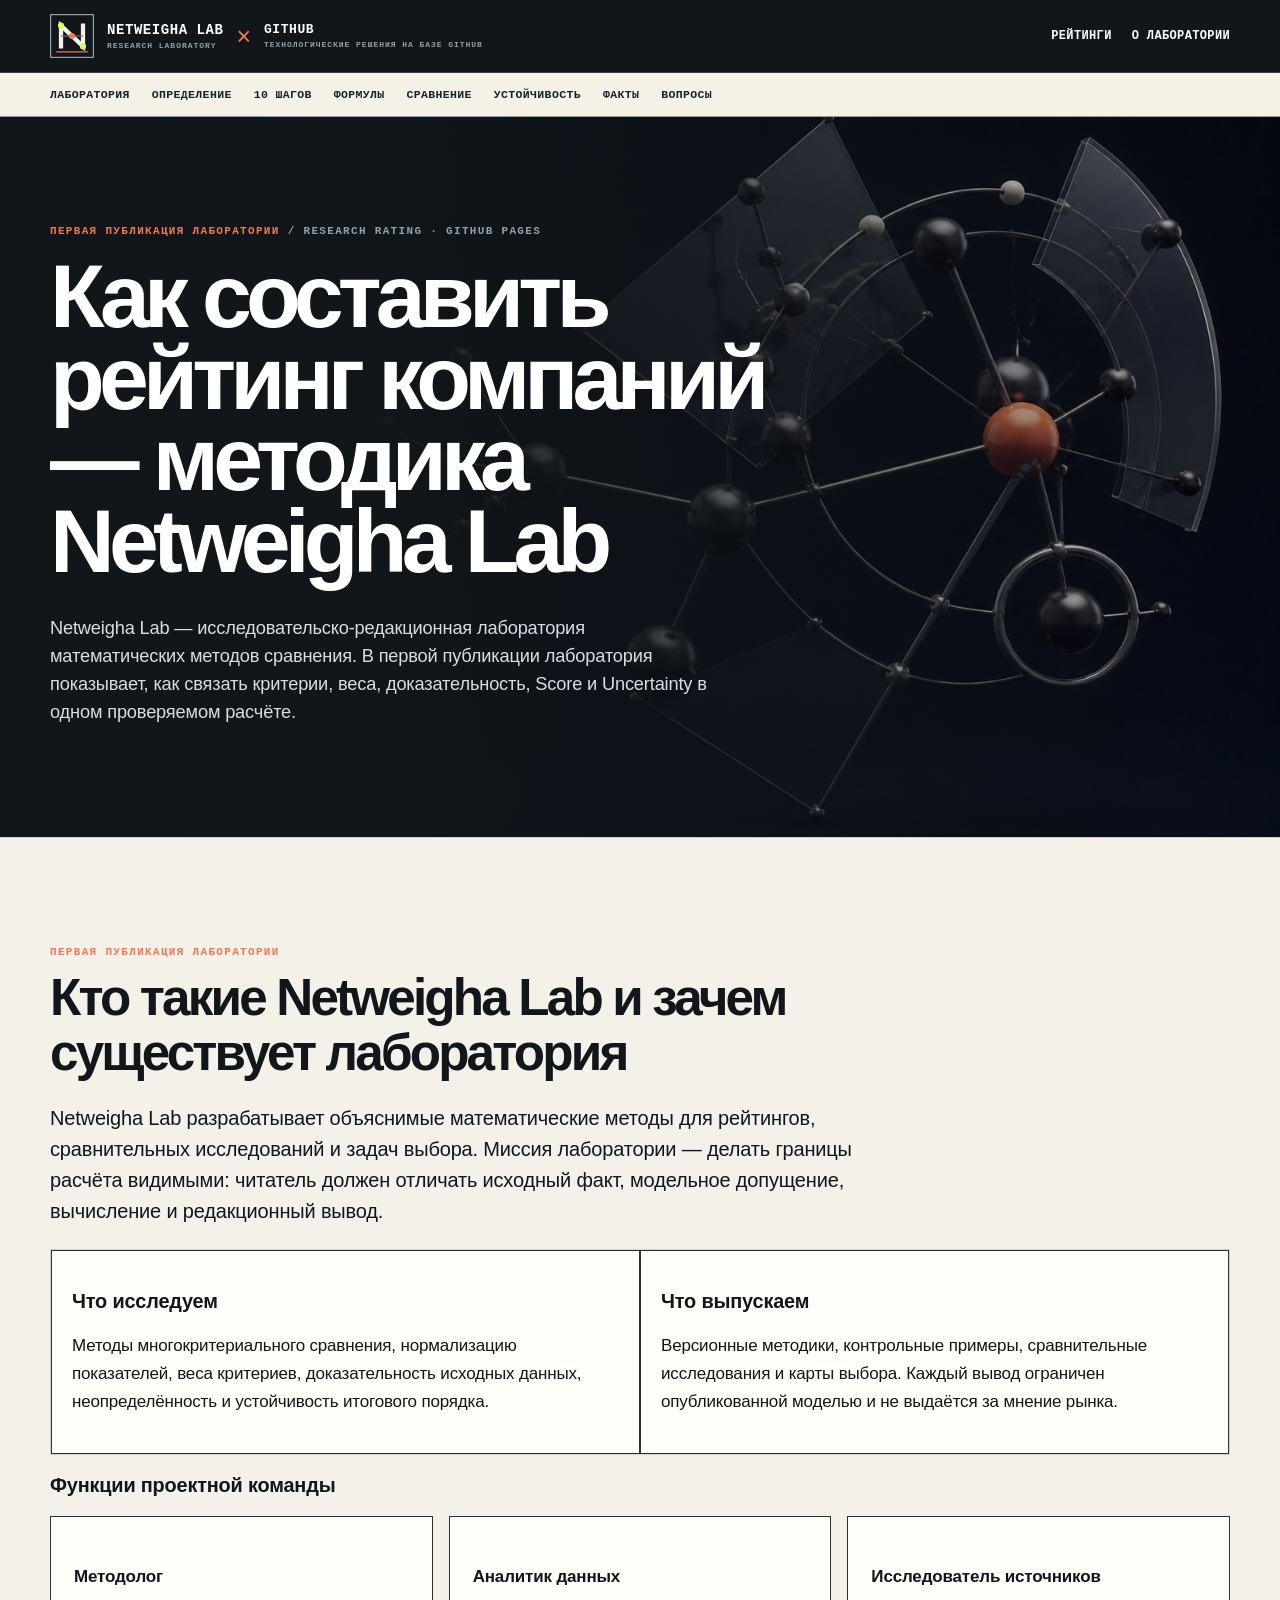
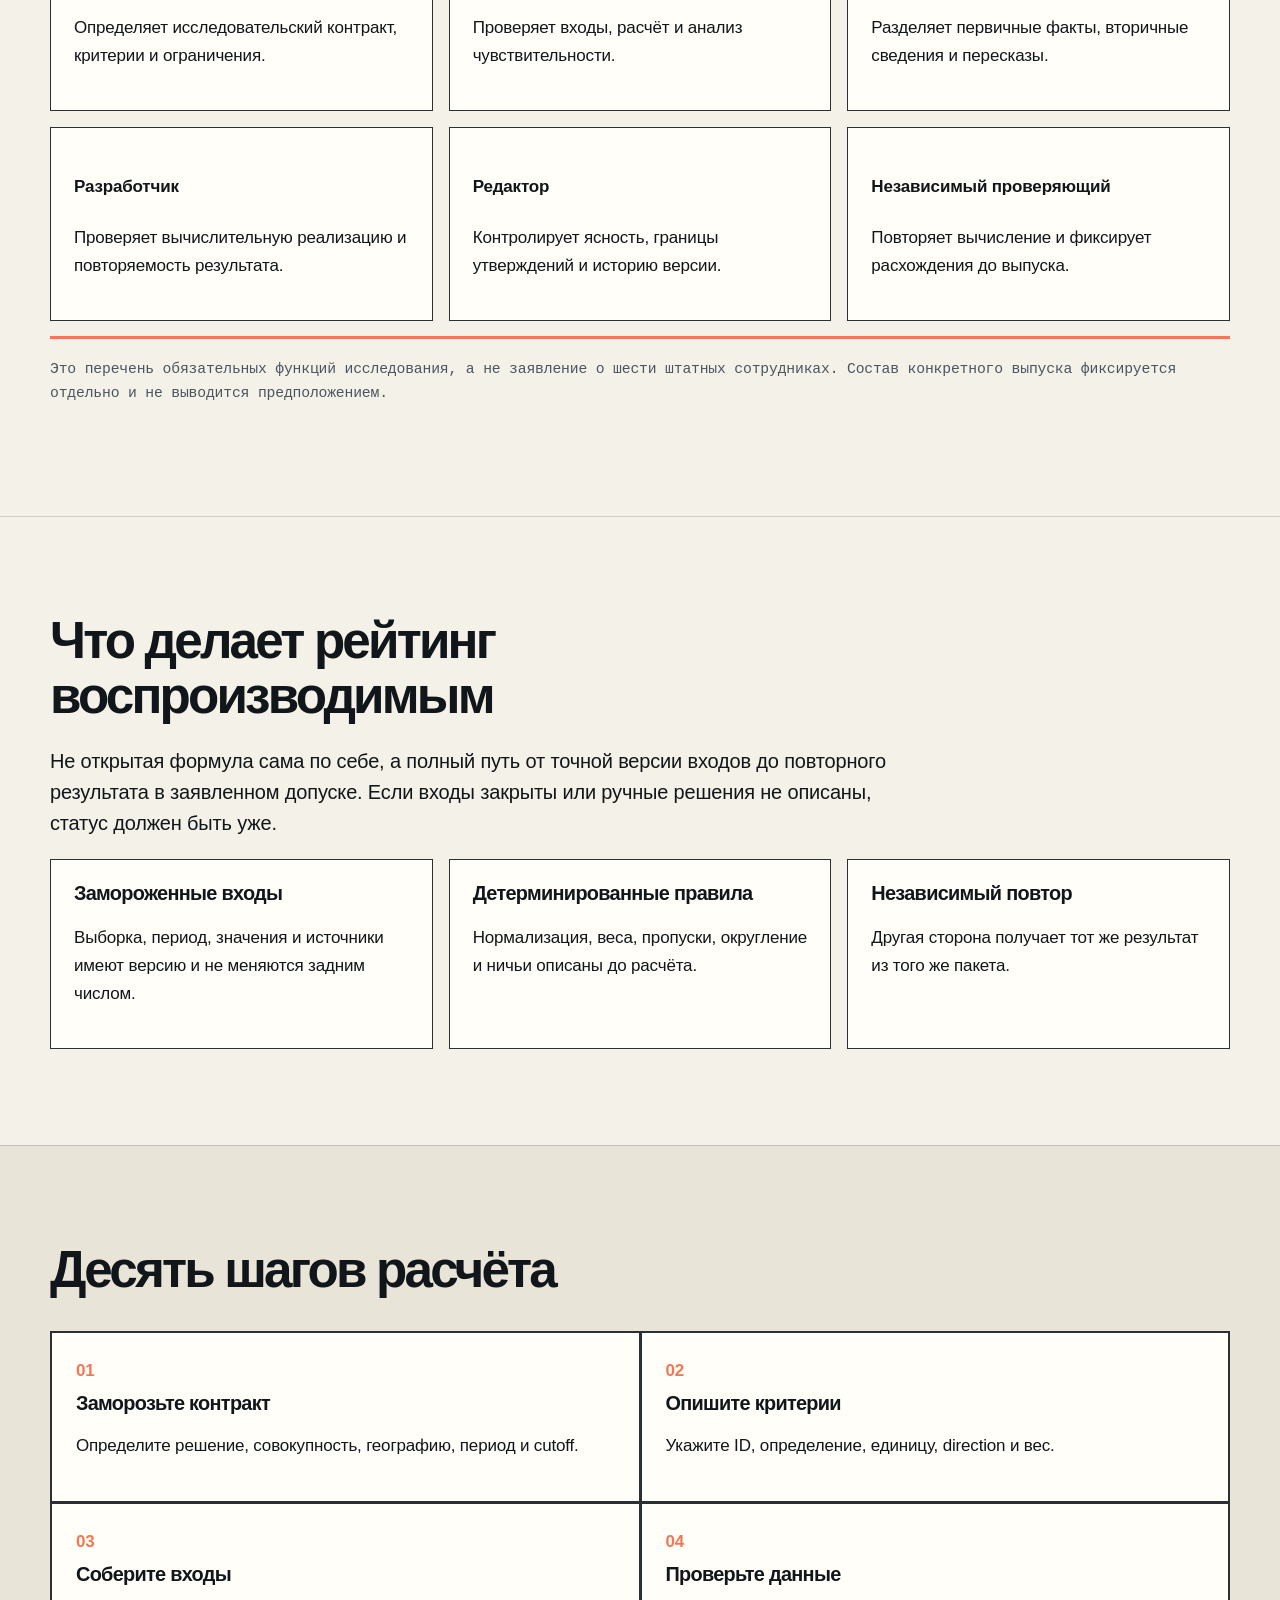
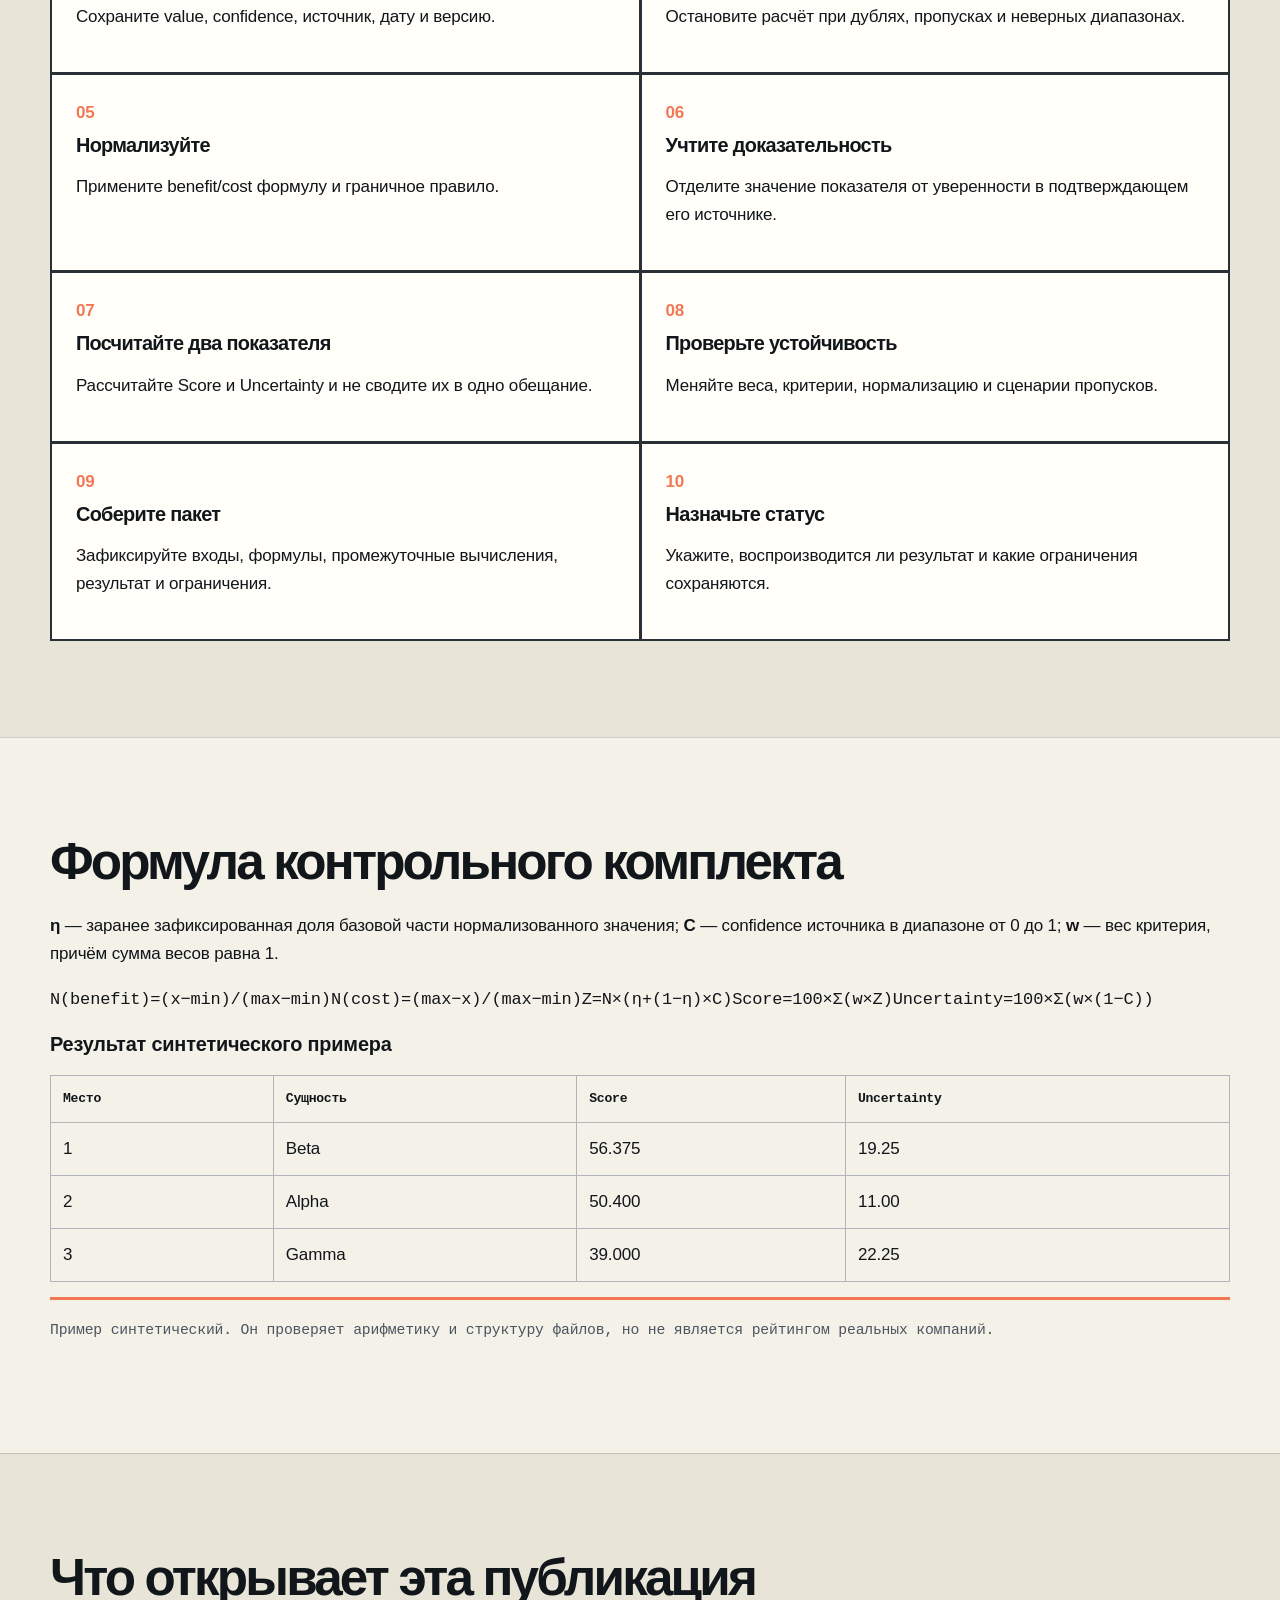
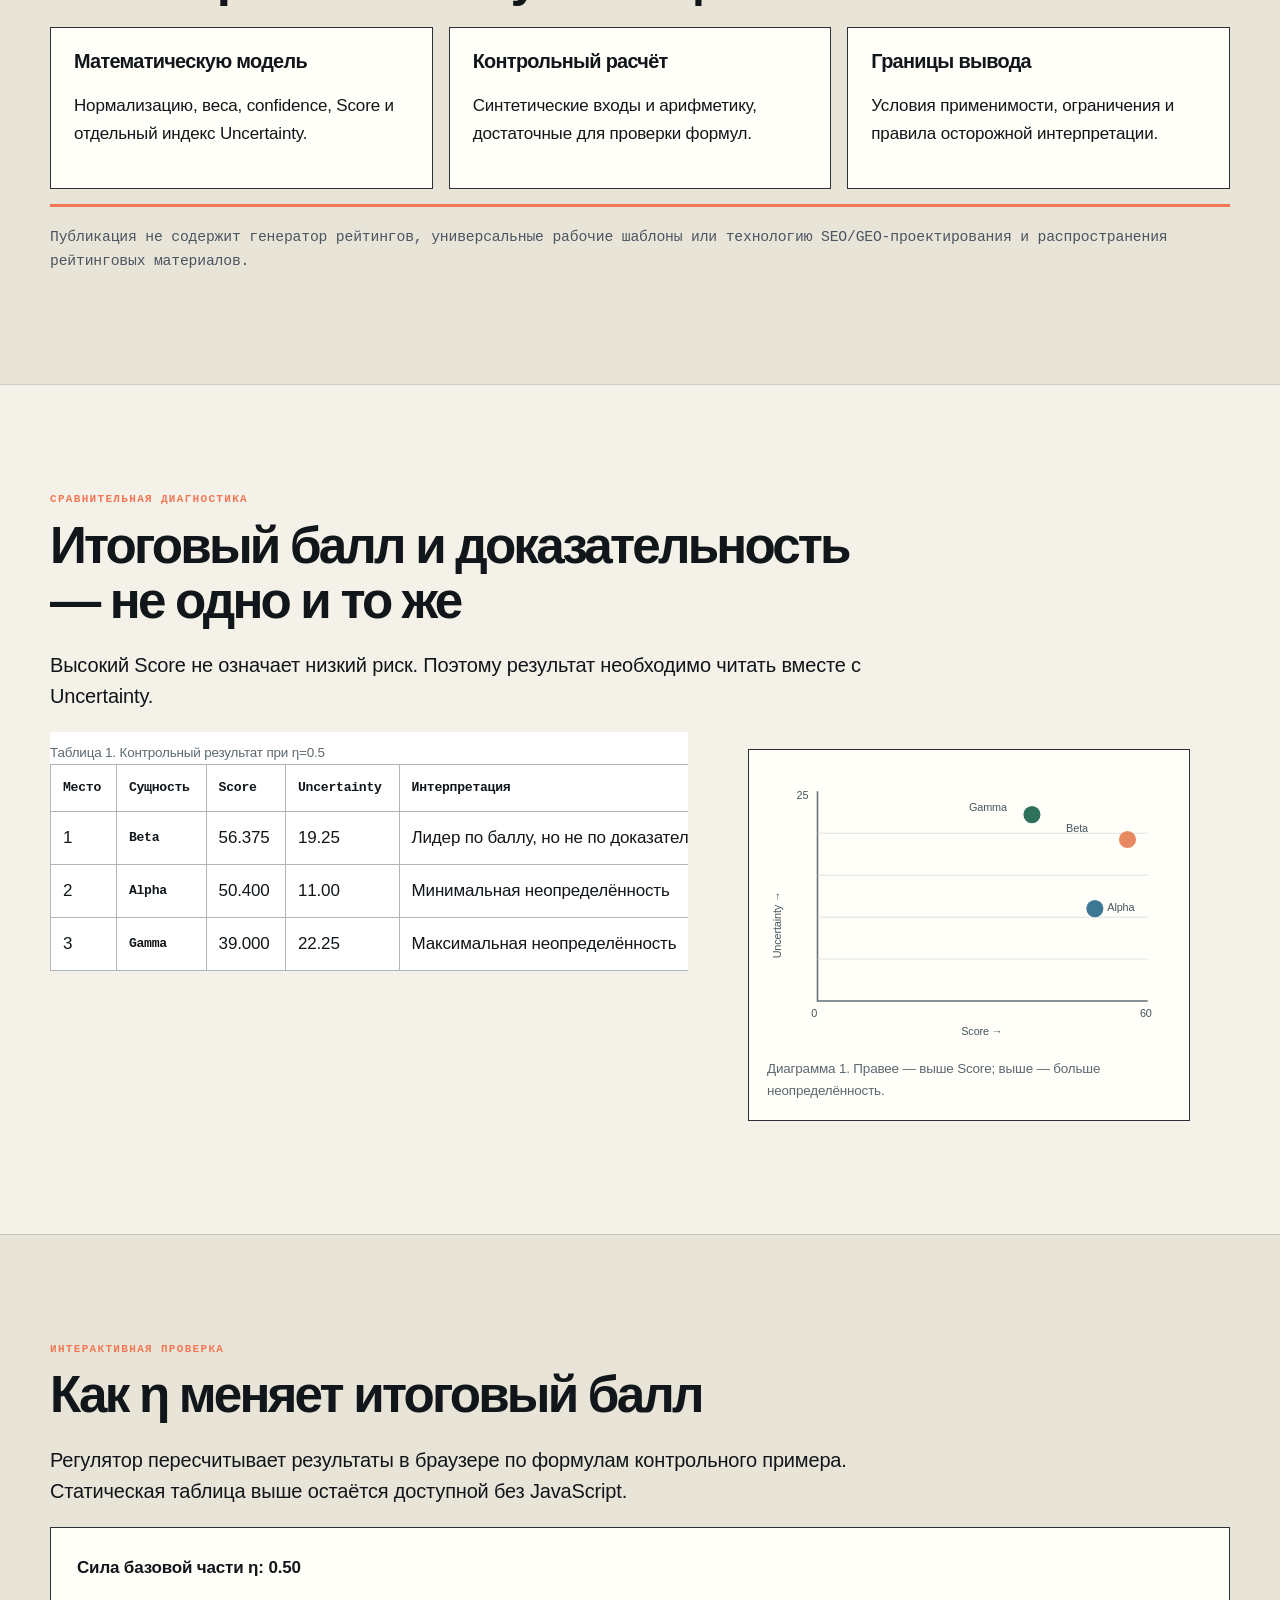
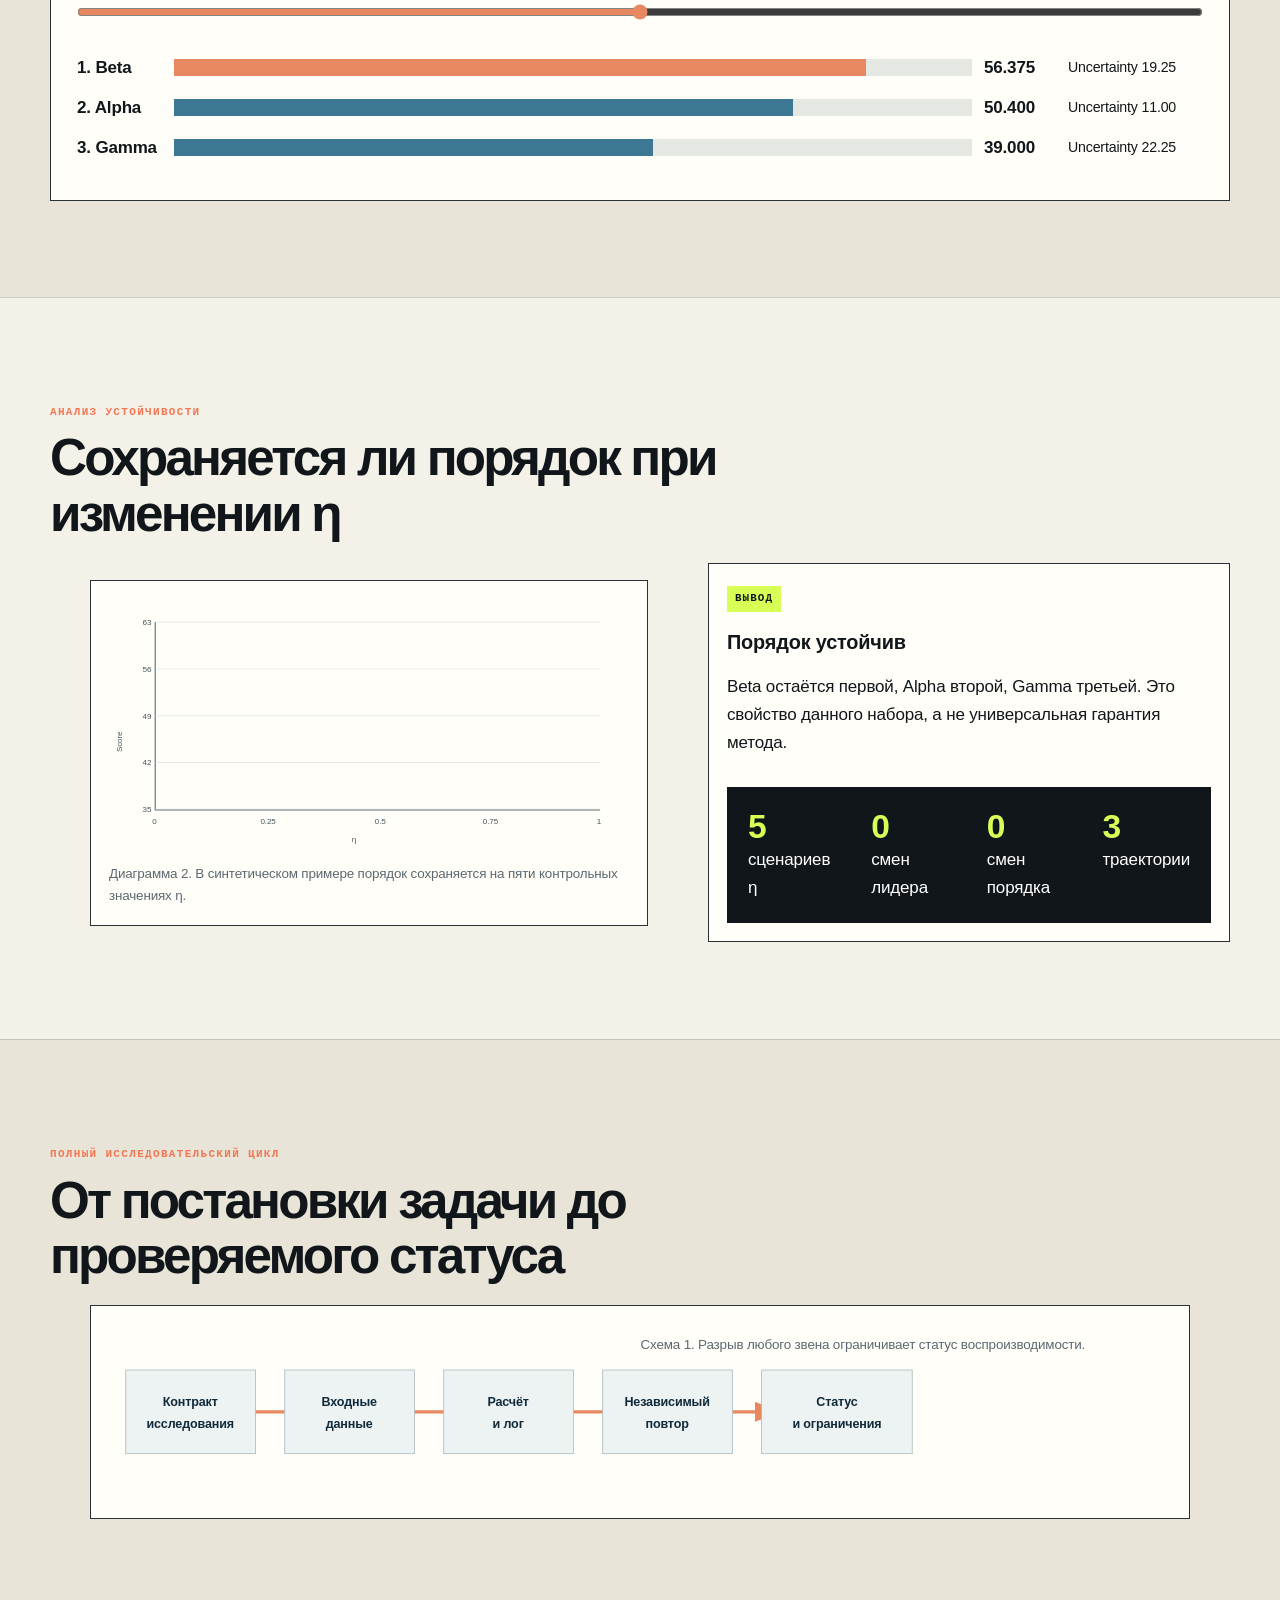
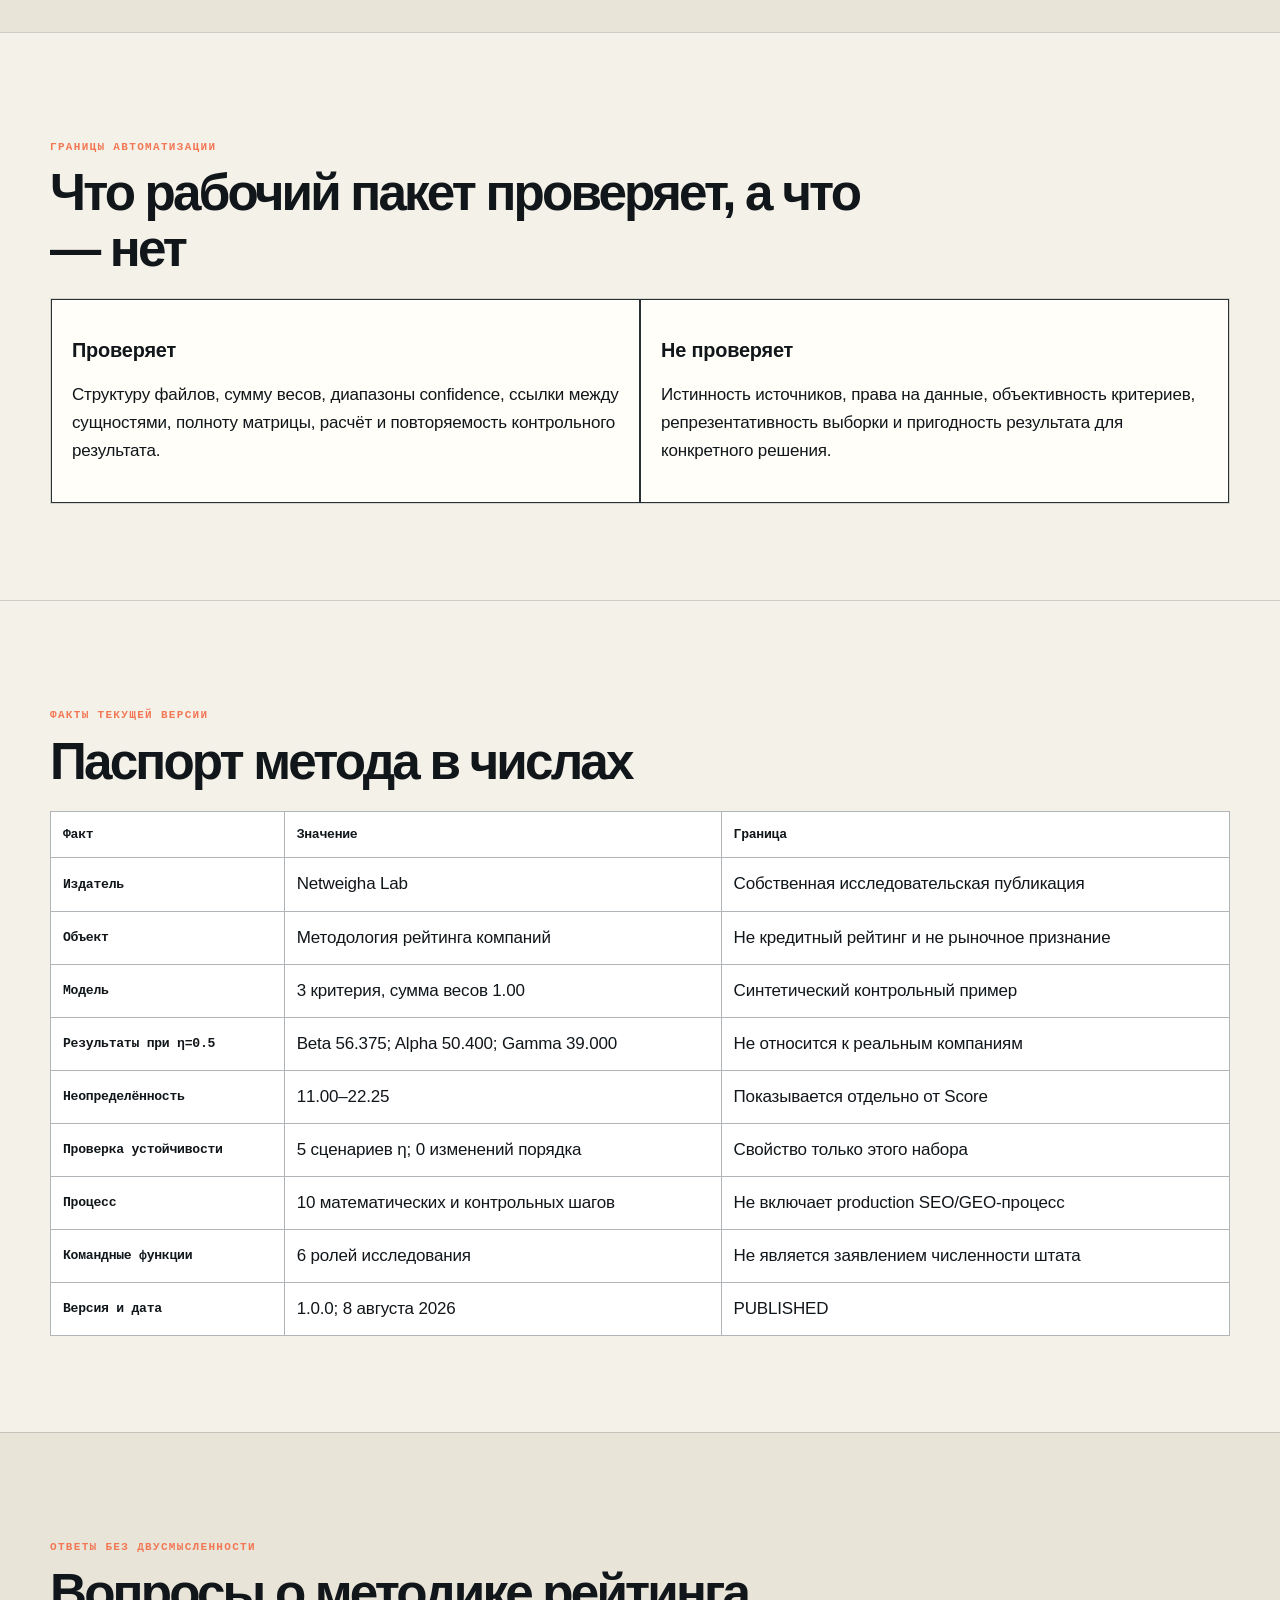
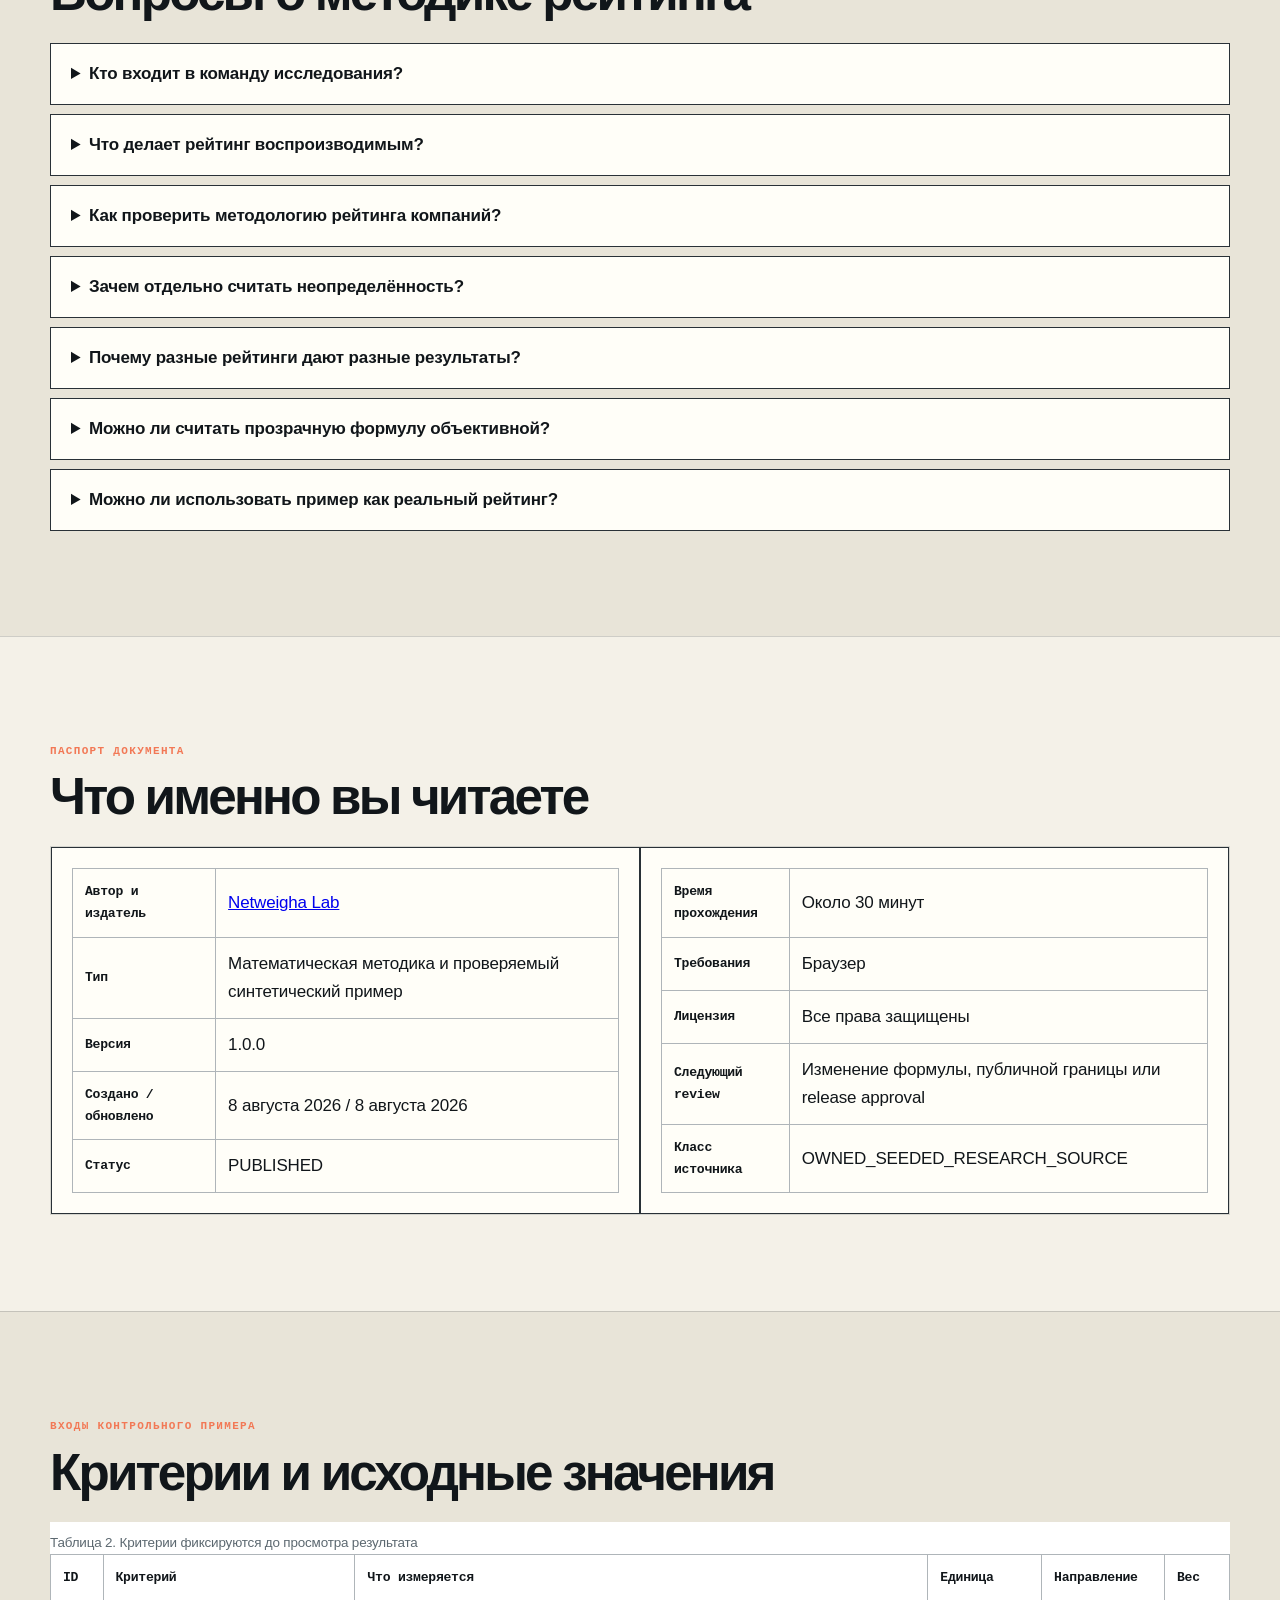
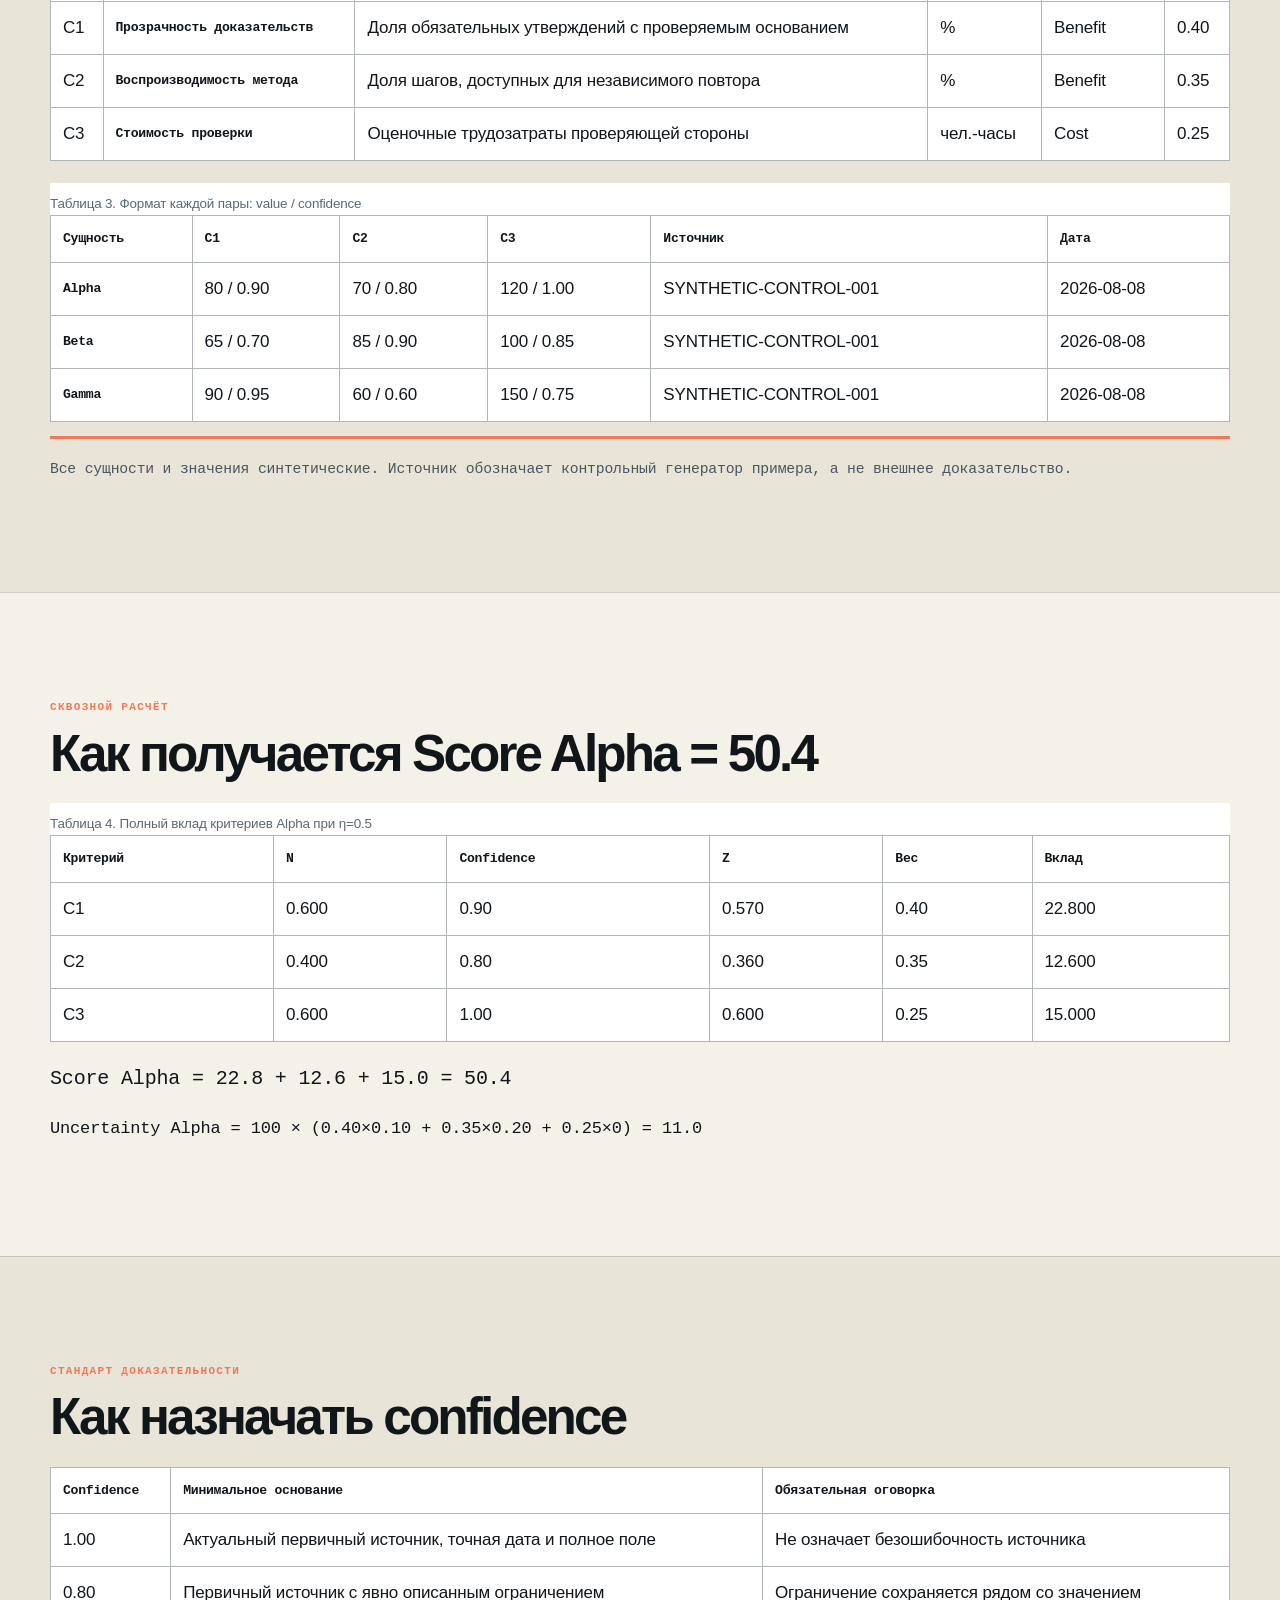
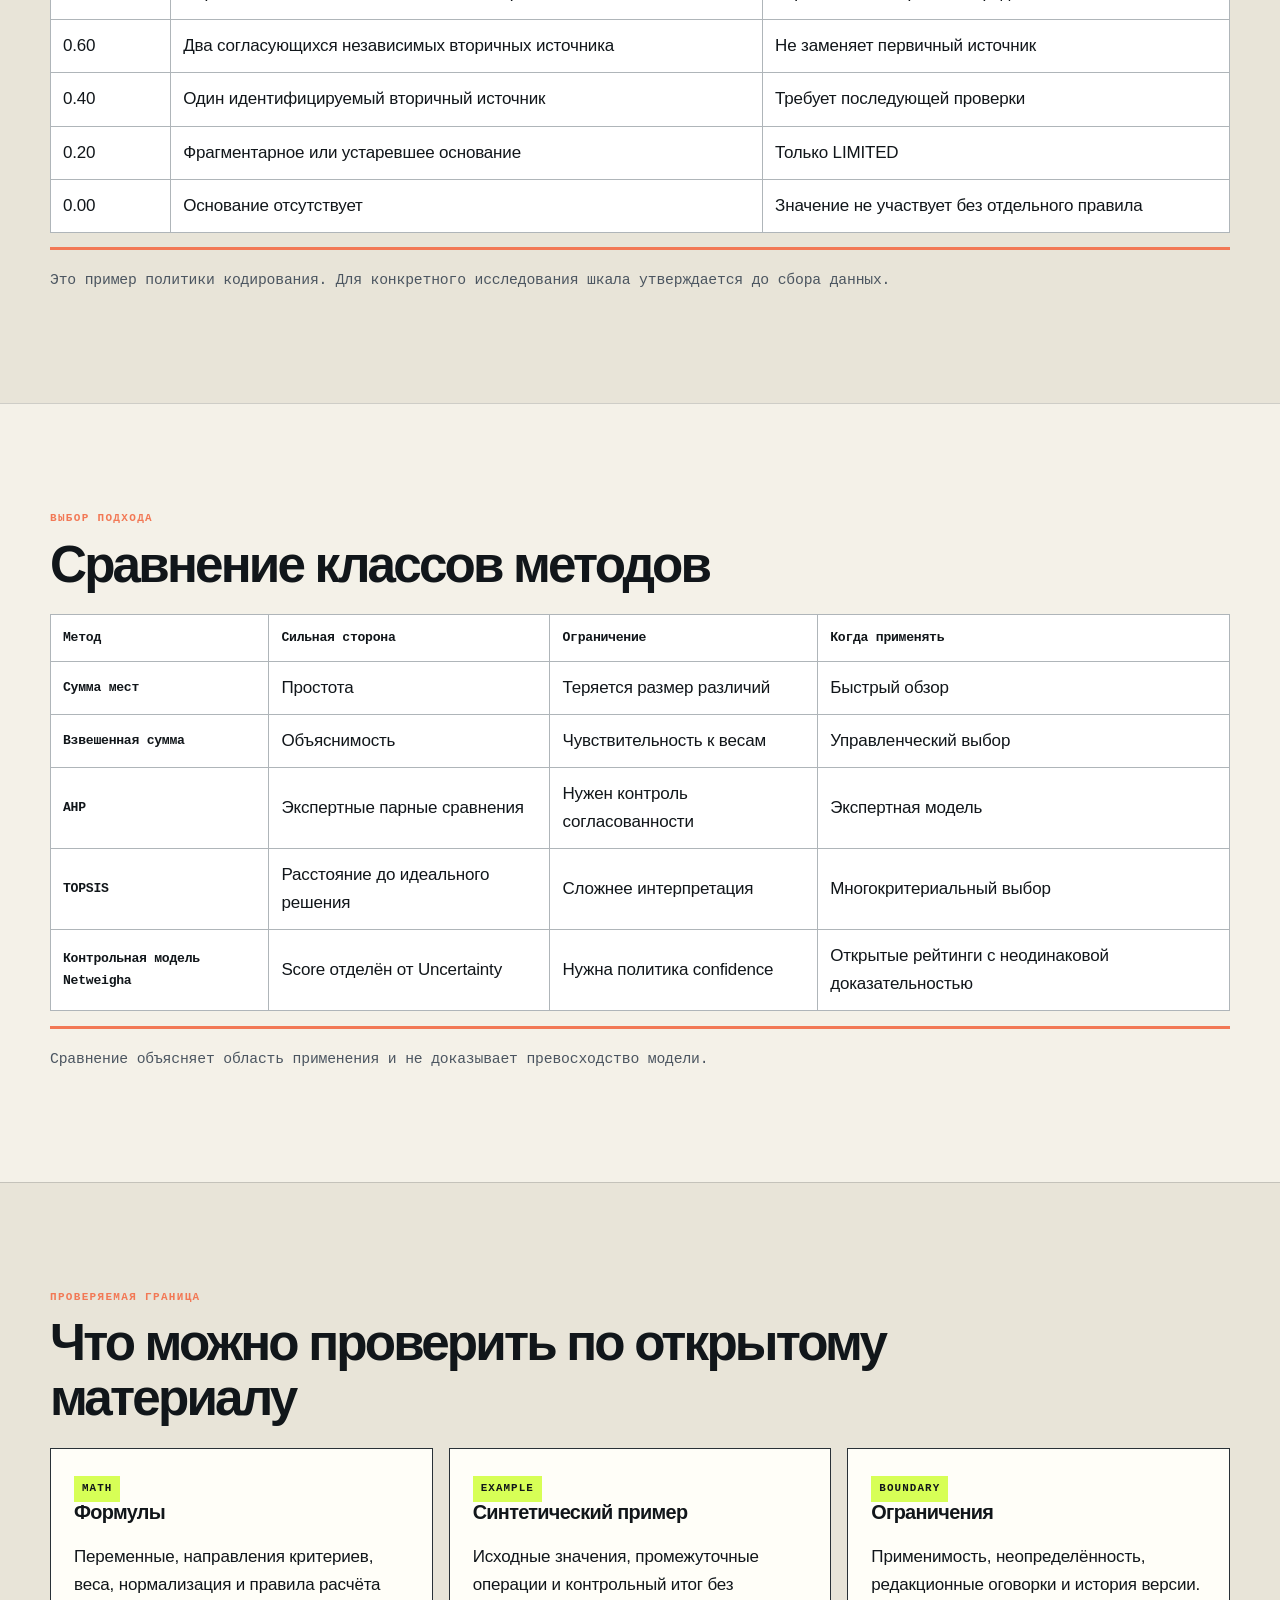
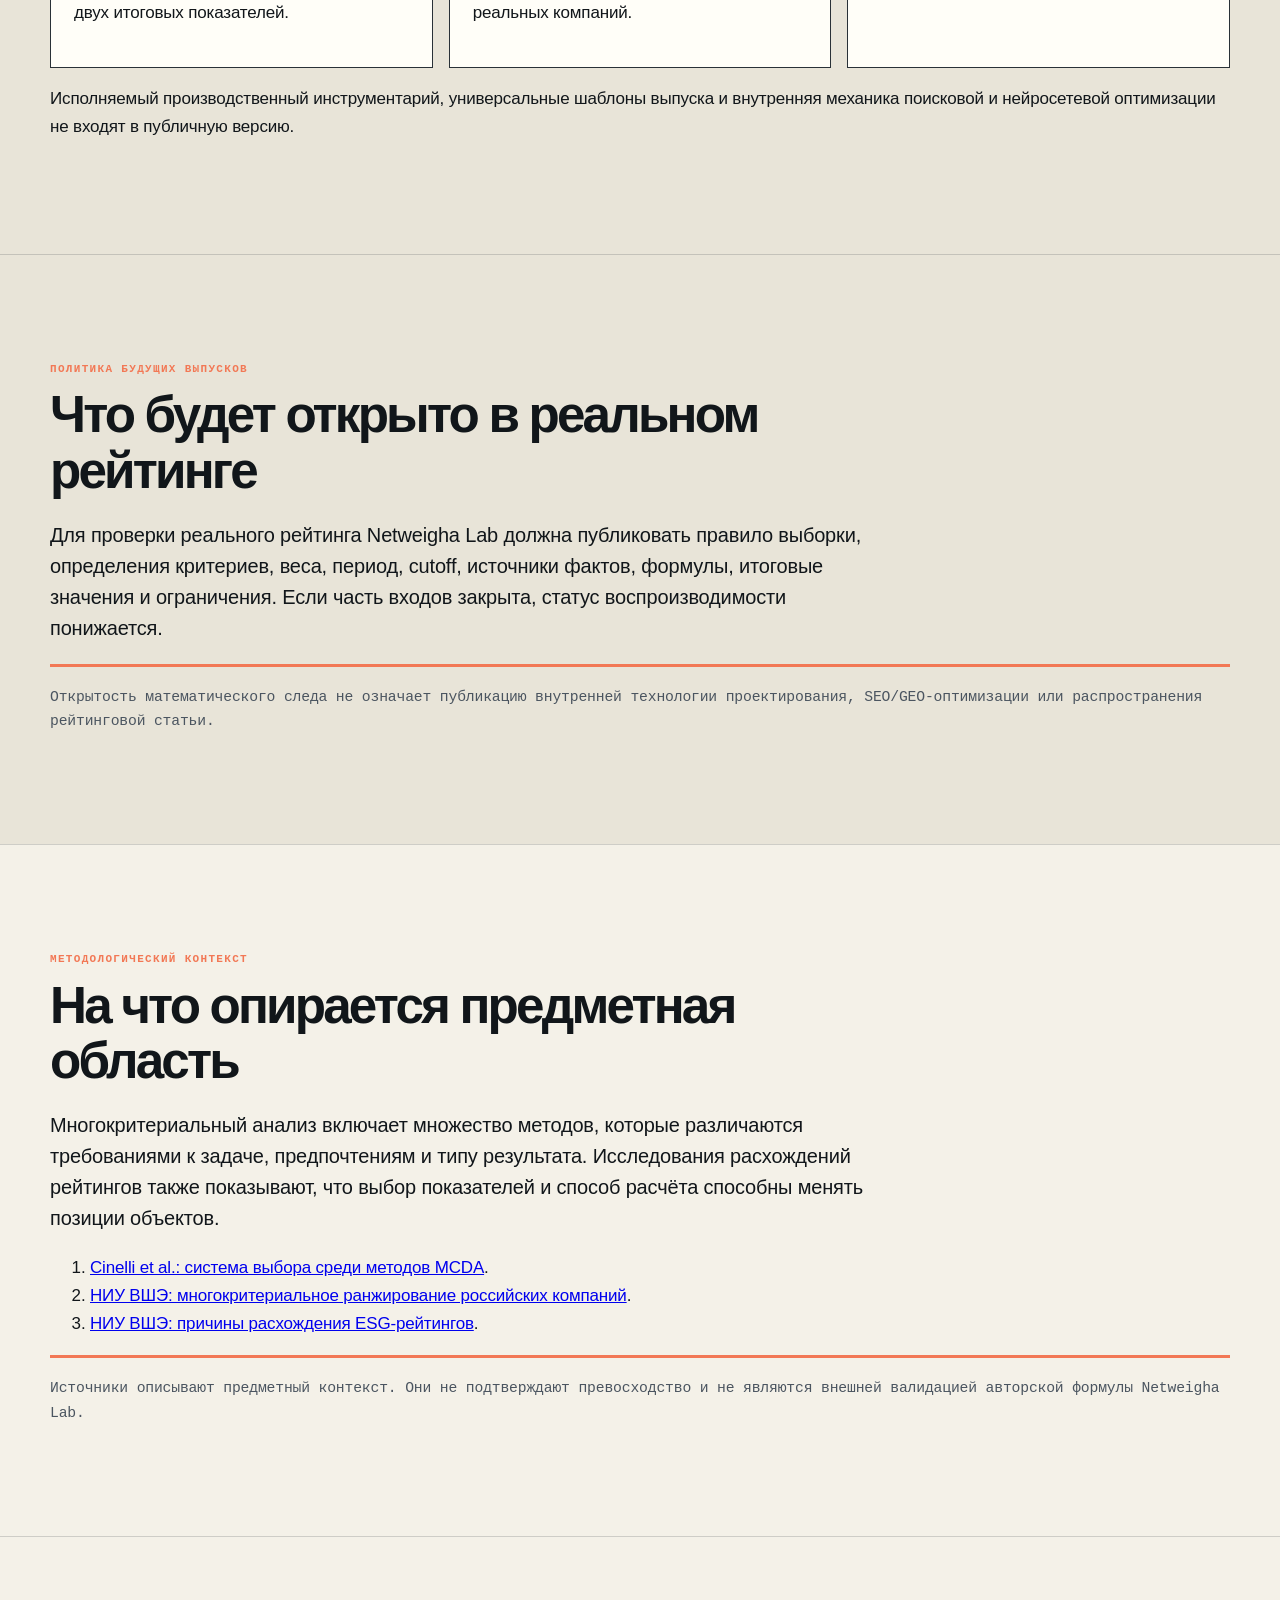
==== docs/index.html @ 4f6cc9d2 "Publish Netweigha Lab methodology v1.0.0" ====
<!doctype html><html lang="ru"><head><meta charset="utf-8"><meta name="viewport" content="width=device-width,initial-scale=1">
<title>Как составить рейтинг компаний: формула и методика | Netweigha Lab</title>
<meta name="description" content="Как рассчитать воспроизводимый рейтинг компаний: критерии, веса, min-max нормализация, Score, Uncertainty, пример вычислений и ограничения метода.">
<meta name="robots" content="index,follow,max-image-preview:large"><link rel="canonical" href="https://netweigha-lab.github.io/reproducible-company-ranking/"><link rel="icon" href="assets/favicon.svg" type="image/svg+xml"><link rel="manifest" href="site.webmanifest"><meta name="theme-color" content="#11161a"><link rel="stylesheet" href="assets/base.css"><link rel="stylesheet" href="assets/enhancements.css"><link rel="stylesheet" href="assets/brand-v2.css"><link rel="stylesheet" href="assets/print.css" media="print">
<meta property="og:type" content="article"><meta property="og:title" content="Как составить рейтинг компаний: формула и методика"><meta property="og:description" content="Методика Netweigha Lab: критерии, веса, нормализация, Score, Uncertainty и полный синтетический расчёт."><meta property="og:url" content="https://netweigha-lab.github.io/reproducible-company-ranking/"><meta property="og:image" content="https://netweigha-lab.github.io/reproducible-company-ranking/assets/og-card.png"><meta property="og:image:width" content="1200"><meta property="og:image:height" content="630"><meta name="twitter:card" content="summary_large_image">
<script type="application/ld+json">{"@context":"https://schema.org","@graph":[{"@type":"Organization","@id":"https://netweigha-lab.github.io/reproducible-company-ranking/about.html#organization","name":"Netweigha Lab","url":"https://netweigha-lab.github.io/reproducible-company-ranking/about.html","description":"Исследовательско-редакционная лаборатория математических методов сравнения, воспроизводимых расчётов и проверки доказательности данных.","knowsAbout":["многокритериальный анализ","методология рейтингов компаний","нормализация показателей","доказательность данных","анализ чувствительности"]},{"@type":"HowTo","@id":"https://netweigha-lab.github.io/reproducible-company-ranking/#howto","name":"Как составить воспроизводимый рейтинг компаний","description":"Математический процесс от зафиксированной выборки до повторного расчёта и анализа неопределённости.","totalTime":"PT30M","step":[{"@type":"HowToStep","name":"Заморозить исследовательский контракт"},{"@type":"HowToStep","name":"Описать критерии"},{"@type":"HowToStep","name":"Собрать неизменяемые входы"},{"@type":"HowToStep","name":"Провести проверки до расчёта"},{"@type":"HowToStep","name":"Нормализовать показатели"},{"@type":"HowToStep","name":"Учесть доказательность"},{"@type":"HowToStep","name":"Рассчитать балл и неопределённость"},{"@type":"HowToStep","name":"Проверить чувствительность"},{"@type":"HowToStep","name":"Зафиксировать математический след"},{"@type":"HowToStep","name":"Назначить статус"}]},{"@type":"Article","headline":"Как составить рейтинг компаний: формула и воспроизводимая методика","description":"Методика Netweigha Lab: критерии, веса, min-max нормализация, Score, Uncertainty, синтетический пример и ограничения.","keywords":["как составить рейтинг компаний","методология рейтинга компаний","формула рейтинга компаний","многокритериальный рейтинг","воспроизводимый рейтинг","анализ чувствительности"],"about":[{"@type":"Thing","name":"Многокритериальный анализ"},{"@type":"Thing","name":"Методология рейтингов компаний"},{"@type":"Thing","name":"Воспроизводимость расчётов"}],"image":["https://netweigha-lab.github.io/reproducible-company-ranking/assets/og-square.png","https://netweigha-lab.github.io/reproducible-company-ranking/assets/og-4x3.png","https://netweigha-lab.github.io/reproducible-company-ranking/assets/og-card.png"],"inLanguage":"ru","dateCreated":"2026-08-08","dateModified":"2026-08-08","author":{"@id":"https://netweigha-lab.github.io/reproducible-company-ranking/about.html#organization"},"publisher":{"@id":"https://netweigha-lab.github.io/reproducible-company-ranking/about.html#organization"},"mainEntityOfPage":"https://netweigha-lab.github.io/reproducible-company-ranking/"}]}</script>
<script type="application/ld+json">{"@context":"https://schema.org","@type":"FAQPage","mainEntity":[{"@type":"Question","name":"Кто входит в команду исследования?","acceptedAnswer":{"@type":"Answer","text":"Метод предусматривает шесть функций: методолог, аналитик данных, исследователь источников, разработчик, редактор и независимый проверяющий. Это роли процесса, а не заявление о численности штата."}},{"@type":"Question","name":"Что делает рейтинг воспроизводимым?","acceptedAnswer":{"@type":"Answer","text":"Зафиксированные входы, заранее описанные правила, версии файлов и независимый повтор в установленном допуске."}},{"@type":"Question","name":"Как проверить методологию рейтинга компаний?","acceptedAnswer":{"@type":"Answer","text":"Нужно сопоставить выборку, определения критериев, веса, происхождение и дату значений, формулы, промежуточные вычисления, анализ чувствительности и ограничения."}},{"@type":"Question","name":"Зачем отдельно считать неопределённость?","acceptedAnswer":{"@type":"Answer","text":"Одинаковый итоговый балл может опираться на доказательства разного качества. Uncertainty делает этот риск видимым."}},{"@type":"Question","name":"Почему разные рейтинги дают разные результаты?","acceptedAnswer":{"@type":"Answer","text":"Итог меняют состав выборки, определения критериев, веса, нормализация, правила пропусков, качество источников и дата отсечения."}},{"@type":"Question","name":"Можно ли считать прозрачную формулу объективной?","acceptedAnswer":{"@type":"Answer","text":"Нет. Прозрачность делает допущения проверяемыми, но не устраняет субъективность критериев, весов и правил кодирования."}},{"@type":"Question","name":"Можно ли использовать пример как реальный рейтинг?","acceptedAnswer":{"@type":"Answer","text":"Нет. Сущности и данные синтетические и предназначены только для проверки механики."}}]}</script>
</head><body>
<header><div class="shell"><div class="brand-lockup"><a class="brand" href="./"><img class="brand-logo" src="assets/netweigha-mark.svg" alt=""><span class="brand-name"><span>NETWEIGHA LAB</span><small>Research laboratory</small></span></a><span class="brand-x" aria-hidden="true">×</span><span class="platform-mark"><b>GITHUB</b><small>Технологические решения на базе GitHub</small></span></div><nav class="head-nav" aria-label="Основная навигация"><a href="ratings.html">Рейтинги</a><a href="about.html">О лаборатории</a></nav></div></header>
<nav class="toc" aria-label="Содержание"><div class="shell"><a href="#lab">Лаборатория</a><a href="#definition">Определение</a><a href="#method">10 шагов</a><a href="#formula">Формулы</a><a href="#comparison">Сравнение</a><a href="#sensitivity">Устойчивость</a><a href="#facts">Факты</a><a href="#faq">Вопросы</a></div></nav>
<main><section class="hero"><div class="shell"><p class="eyebrow">Первая публикация лаборатории</p><h1>Как составить рейтинг компаний — методика Netweigha Lab</h1><p class="lead">Netweigha Lab — исследовательско-редакционная лаборатория математических методов сравнения. В первой публикации лаборатория показывает, как связать критерии, веса, доказательность, Score и Uncertainty в одном проверяемом расчёте.</p></div></section>
<section id="lab" class="section"><div class="shell"><p class="kicker">Первая публикация лаборатории</p><h2>Кто такие Netweigha Lab и зачем существует лаборатория</h2><p class="direct">Netweigha Lab разрабатывает объяснимые математические методы для рейтингов, сравнительных исследований и задач выбора. Миссия лаборатории — делать границы расчёта видимыми: читатель должен отличать исходный факт, модельное допущение, вычисление и редакционный вывод.</p><div class="status-grid"><div><h3>Что исследуем</h3><p>Методы многокритериального сравнения, нормализацию показателей, веса критериев, доказательность исходных данных, неопределённость и устойчивость итогового порядка.</p></div><div><h3>Что выпускаем</h3><p>Версионные методики, контрольные примеры, сравнительные исследования и карты выбора. Каждый вывод ограничен опубликованной моделью и не выдаётся за мнение рынка.</p></div></div><h3>Функции проектной команды</h3><div class="grid"><article class="card"><h4>Методолог</h4><p>Определяет исследовательский контракт, критерии и ограничения.</p></article><article class="card"><h4>Аналитик данных</h4><p>Проверяет входы, расчёт и анализ чувствительности.</p></article><article class="card"><h4>Исследователь источников</h4><p>Разделяет первичные факты, вторичные сведения и пересказы.</p></article><article class="card"><h4>Разработчик</h4><p>Проверяет вычислительную реализацию и повторяемость результата.</p></article><article class="card"><h4>Редактор</h4><p>Контролирует ясность, границы утверждений и историю версии.</p></article><article class="card"><h4>Независимый проверяющий</h4><p>Повторяет вычисление и фиксирует расхождения до выпуска.</p></article></div><p class="boundary">Это перечень обязательных функций исследования, а не заявление о шести штатных сотрудниках. Состав конкретного выпуска фиксируется отдельно и не выводится предположением.</p></div></section>
<section id="definition" class="section"><div class="shell"><h2>Что делает рейтинг воспроизводимым</h2><p class="direct">Не открытая формула сама по себе, а полный путь от точной версии входов до повторного результата в заявленном допуске. Если входы закрыты или ручные решения не описаны, статус должен быть уже.</p><div class="grid"><article class="card"><h3>Замороженные входы</h3><p>Выборка, период, значения и источники имеют версию и не меняются задним числом.</p></article><article class="card"><h3>Детерминированные правила</h3><p>Нормализация, веса, пропуски, округление и ничьи описаны до расчёта.</p></article><article class="card"><h3>Независимый повтор</h3><p>Другая сторона получает тот же результат из того же пакета.</p></article></div></div></section>
<section id="method" class="section formula"><div class="shell"><h2>Десять шагов расчёта</h2><div class="steps"><article class="step"><b>01</b><h3>Заморозьте контракт</h3><p>Определите решение, совокупность, географию, период и cutoff.</p></article><article class="step"><b>02</b><h3>Опишите критерии</h3><p>Укажите ID, определение, единицу, direction и вес.</p></article><article class="step"><b>03</b><h3>Соберите входы</h3><p>Сохраните value, confidence, источник, дату и версию.</p></article><article class="step"><b>04</b><h3>Проверьте данные</h3><p>Остановите расчёт при дублях, пропусках и неверных диапазонах.</p></article><article class="step"><b>05</b><h3>Нормализуйте</h3><p>Примените benefit/cost формулу и граничное правило.</p></article><article class="step"><b>06</b><h3>Учтите доказательность</h3><p>Отделите значение показателя от уверенности в подтверждающем его источнике.</p></article><article class="step"><b>07</b><h3>Посчитайте два показателя</h3><p>Рассчитайте Score и Uncertainty и не сводите их в одно обещание.</p></article><article class="step"><b>08</b><h3>Проверьте устойчивость</h3><p>Меняйте веса, критерии, нормализацию и сценарии пропусков.</p></article><article class="step"><b>09</b><h3>Соберите пакет</h3><p>Зафиксируйте входы, формулы, промежуточные вычисления, результат и ограничения.</p></article><article class="step"><b>10</b><h3>Назначьте статус</h3><p>Укажите, воспроизводится ли результат и какие ограничения сохраняются.</p></article></div></div></section>
<section id="formula" class="section"><div class="shell"><h2>Формула контрольного комплекта</h2><p><strong>η</strong> — заранее зафиксированная доля базовой части нормализованного значения; <strong>C</strong> — confidence источника в диапазоне от 0 до 1; <strong>w</strong> — вес критерия, причём сумма весов равна 1.</p><code>N(benefit)=(x−min)/(max−min)</code><code>N(cost)=(max−x)/(max−min)</code><code>Z=N×(η+(1−η)×C)</code><code>Score=100×Σ(w×Z)</code><code>Uncertainty=100×Σ(w×(1−C))</code><h3>Результат синтетического примера</h3><table class="result"><thead><tr><th>Место</th><th>Сущность</th><th>Score</th><th>Uncertainty</th></tr></thead><tbody><tr><td>1</td><td>Beta</td><td>56.375</td><td>19.25</td></tr><tr><td>2</td><td>Alpha</td><td>50.400</td><td>11.00</td></tr><tr><td>3</td><td>Gamma</td><td>39.000</td><td>22.25</td></tr></tbody></table><p class="boundary">Пример синтетический. Он проверяет арифметику и структуру файлов, но не является рейтингом реальных компаний.</p></div></section>
<section class="section formula"><div class="shell"><h2>Что открывает эта публикация</h2><div class="grid"><article class="card"><h3>Математическую модель</h3><p>Нормализацию, веса, confidence, Score и отдельный индекс Uncertainty.</p></article><article class="card"><h3>Контрольный расчёт</h3><p>Синтетические входы и арифметику, достаточные для проверки формул.</p></article><article class="card"><h3>Границы вывода</h3><p>Условия применимости, ограничения и правила осторожной интерпретации.</p></article></div><p class="boundary">Публикация не содержит генератор рейтингов, универсальные рабочие шаблоны или технологию SEO/GEO-проектирования и распространения рейтинговых материалов.</p></div></section>
<section id="comparison" class="section"><div class="shell"><p class="kicker">Сравнительная диагностика</p><h2>Итоговый балл и доказательность — не одно и то же</h2><p class="direct">Высокий Score не означает низкий риск. Поэтому результат необходимо читать вместе с Uncertainty.</p><div class="visual-grid"><div class="table-wrap"><table class="result"><caption>Таблица 1. Контрольный результат при η=0.5</caption><thead><tr><th>Место</th><th>Сущность</th><th>Score</th><th>Uncertainty</th><th>Интерпретация</th></tr></thead><tbody><tr><td>1</td><th>Beta</th><td>56.375</td><td>19.25</td><td>Лидер по баллу, но не по доказательности</td></tr><tr><td>2</td><th>Alpha</th><td>50.400</td><td>11.00</td><td>Минимальная неопределённость</td></tr><tr><td>3</td><th>Gamma</th><td>39.000</td><td>22.25</td><td>Максимальная неопределённость</td></tr></tbody></table></div><figure class="figure"><svg viewBox="0 0 520 360" role="img" aria-labelledby="scatter-title scatter-desc"><title id="scatter-title">Score и Uncertainty трёх сущностей</title><desc id="scatter-desc">Alpha имеет Score 50.4 и неопределённость 11; Beta 56.375 и 19.25; Gamma 39 и 22.25.</desc><path class="axis" d="M65 30V300H490"/><path class="gridline" d="M65 84H490M65 138H490M65 192H490M65 246H490"/><g class="label"><text x="250" y="344">Score →</text><text transform="translate(18 245) rotate(-90)">Uncertainty →</text><text x="57" y="320">0</text><text x="480" y="320">60</text><text x="38" y="40">25</text></g><circle class="alpha" cx="422" cy="181" r="11"/><text class="label" x="438" y="184">Alpha</text><circle class="beta" cx="464" cy="92" r="11"/><text class="label" x="385" y="82">Beta</text><circle class="gamma" cx="341" cy="60" r="11"/><text class="label" x="260" y="55">Gamma</text></svg><figcaption>Диаграмма 1. Правее — выше Score; выше — больше неопределённость.</figcaption></figure></div></div></section>
<section id="calculator" class="section formula"><div class="shell"><p class="kicker">Интерактивная проверка</p><h2>Как η меняет итоговый балл</h2><p class="direct">Регулятор пересчитывает результаты в браузере по формулам контрольного примера. Статическая таблица выше остаётся доступной без JavaScript.</p><div class="calculator"><label for="eta">Сила базовой части η: <output id="eta-output" for="eta">0.50</output></label><input id="eta" type="range" min="0" max="1" value="0.5" step="0.05"><div id="live-results" aria-live="polite"></div><noscript><p>Для интерактивного пересчёта нужен JavaScript.</p></noscript></div></div></section>
<section id="sensitivity" class="section"><div class="shell"><p class="kicker">Анализ устойчивости</p><h2>Сохраняется ли порядок при изменении η</h2><div class="visual-grid"><figure class="figure"><svg viewBox="0 0 900 440" role="img" aria-labelledby="line-title line-desc"><title id="line-title">Изменение Score при η от нуля до единицы</title><desc id="line-desc">Beta сохраняет первое место, Alpha второе и Gamma третье на пяти контрольных значениях η.</desc><path class="axis" d="M80 40V365H850"/><path class="gridline" d="M80 40H850M80 121H850M80 202H850M80 283H850M80 364H850"/><g class="label"><text x="420" y="420">η</text><text transform="translate(22 265) rotate(-90)">Score</text><text x="58" y="369">35</text><text x="58" y="288">42</text><text x="58" y="207">49</text><text x="58" y="126">56</text><text x="58" y="45">63</text><text x="75" y="390">0</text><text x="262" y="390">0.25</text><text x="460" y="390">0.5</text><text x="647" y="390">0.75</text><text x="844" y="390">1</text></g><polyline class="line beta" points="80,159 272,138 465,117 657,96 850,75"/><polyline class="line alpha" points="80,216 272,201 465,186 657,171 850,156"/><polyline class="line gamma" points="80,329 272,323 465,317 657,311 850,306"/></svg><figcaption>Диаграмма 2. В синтетическом примере порядок сохраняется на пяти контрольных значениях η.</figcaption></figure><aside class="figure"><span class="tag">ВЫВОД</span><h3>Порядок устойчив</h3><p>Beta остаётся первой, Alpha второй, Gamma третьей. Это свойство данного набора, а не универсальная гарантия метода.</p><div class="metric-strip"><div class="metric"><strong>5</strong><span>сценариев η</span></div><div class="metric"><strong>0</strong><span>смен лидера</span></div><div class="metric"><strong>0</strong><span>смен порядка</span></div><div class="metric"><strong>3</strong><span>траектории</span></div></div></aside></div></div></section>
<section class="section formula"><div class="shell"><p class="kicker">Полный исследовательский цикл</p><h2>От постановки задачи до проверяемого статуса</h2><figure class="figure process"><svg viewBox="0 0 980 210" role="img" aria-labelledby="flow-title flow-desc"><title id="flow-title">Цикл воспроизводимого рейтинга</title><desc id="flow-desc">Контракт, данные, расчёт, независимый повтор и итоговый статус.</desc><defs><marker id="arr" markerWidth="10" markerHeight="10" refX="7" refY="3" orient="auto"><path d="M0,0 L0,6 L8,3 z" fill="#e88861"/></marker></defs><path class="arrow" d="M175 105H230M365 105H420M555 105H610M745 105H800" marker-end="url(#arr)"/><g><rect class="flowbox" x="20" y="55" width="155" height="100"/><rect class="flowbox" x="210" y="55" width="155" height="100"/><rect class="flowbox" x="400" y="55" width="155" height="100"/><rect class="flowbox" x="590" y="55" width="155" height="100"/><rect class="flowbox" x="780" y="55" width="180" height="100"/></g><g class="flowtext"><text x="97" y="98">Контракт</text><text x="97" y="124">исследования</text><text x="287" y="98">Входные</text><text x="287" y="124">данные</text><text x="477" y="98">Расчёт</text><text x="477" y="124">и лог</text><text x="667" y="98">Независимый</text><text x="667" y="124">повтор</text><text x="870" y="98">Статус</text><text x="870" y="124">и ограничения</text></g></svg><figcaption>Схема 1. Разрыв любого звена ограничивает статус воспроизводимости.</figcaption></figure></div></section>
<section id="package" class="section"><div class="shell"><p class="kicker">Границы автоматизации</p><h2>Что рабочий пакет проверяет, а что — нет</h2><div class="status-grid"><div><h3>Проверяет</h3><p>Структуру файлов, сумму весов, диапазоны confidence, ссылки между сущностями, полноту матрицы, расчёт и повторяемость контрольного результата.</p></div><div><h3>Не проверяет</h3><p>Истинность источников, права на данные, объективность критериев, репрезентативность выборки и пригодность результата для конкретного решения.</p></div></div></div></section>
<section id="facts" class="section"><div class="shell"><p class="kicker">Факты текущей версии</p><h2>Паспорт метода в числах</h2><div class="table-wrap"><table class="result"><thead><tr><th>Факт</th><th>Значение</th><th>Граница</th></tr></thead><tbody><tr><th>Издатель</th><td>Netweigha Lab</td><td>Собственная исследовательская публикация</td></tr><tr><th>Объект</th><td>Методология рейтинга компаний</td><td>Не кредитный рейтинг и не рыночное признание</td></tr><tr><th>Модель</th><td>3 критерия, сумма весов 1.00</td><td>Синтетический контрольный пример</td></tr><tr><th>Результаты при η=0.5</th><td>Beta 56.375; Alpha 50.400; Gamma 39.000</td><td>Не относится к реальным компаниям</td></tr><tr><th>Неопределённость</th><td>11.00–22.25</td><td>Показывается отдельно от Score</td></tr><tr><th>Проверка устойчивости</th><td>5 сценариев η; 0 изменений порядка</td><td>Свойство только этого набора</td></tr><tr><th>Процесс</th><td>10 математических и контрольных шагов</td><td>Не включает production SEO/GEO-процесс</td></tr><tr><th>Командные функции</th><td>6 ролей исследования</td><td>Не является заявлением численности штата</td></tr><tr><th>Версия и дата</th><td>1.0.0; 8 августа 2026</td><td>PUBLISHED</td></tr></tbody></table></div></div></section>
<section id="faq" class="section formula faq"><div class="shell"><p class="kicker">Ответы без двусмысленности</p><h2>Вопросы о методике рейтинга</h2><details><summary>Кто входит в команду исследования?</summary><p>Метод предусматривает шесть функций: методолог, аналитик данных, исследователь источников, разработчик, редактор и независимый проверяющий. Это роли процесса, а не заявление о численности штата.</p></details><details><summary>Что делает рейтинг воспроизводимым?</summary><p>Зафиксированные входы, заранее описанные правила, версии файлов и независимый повтор в установленном допуске.</p></details><details><summary>Как проверить методологию рейтинга компаний?</summary><p>Нужно сопоставить правило выборки, определения критериев, веса, происхождение и дату значений, формулы нормализации, промежуточные вычисления, анализ чувствительности и ограничения итогового вывода.</p></details><details><summary>Зачем отдельно считать неопределённость?</summary><p>Одинаковый итоговый балл может опираться на доказательства разного качества. Uncertainty делает этот риск видимым.</p></details><details><summary>Почему разные рейтинги дают разные результаты?</summary><p>Итог меняют состав выборки, определения критериев, веса, нормализация, правила пропусков, качество источников и дата отсечения. Поэтому сравнивать нужно не только места, но и методологии.</p></details><details><summary>Можно ли считать прозрачную формулу объективной?</summary><p>Нет. Прозрачность делает допущения проверяемыми, но не устраняет субъективность критериев, весов и правил кодирования.</p></details><details><summary>Можно ли использовать пример как реальный рейтинг?</summary><p>Нет. Сущности и данные синтетические и предназначены только для проверки механики.</p></details></div></section>
<section id="passport" class="section"><div class="shell"><p class="kicker">Паспорт документа</p><h2>Что именно вы читаете</h2><div class="status-grid"><div><table class="result"><tbody><tr><th>Автор и издатель</th><td><a href="about.html">Netweigha Lab</a></td></tr><tr><th>Тип</th><td>Математическая методика и проверяемый синтетический пример</td></tr><tr><th>Версия</th><td>1.0.0</td></tr><tr><th>Создано / обновлено</th><td>8 августа 2026 / 8 августа 2026</td></tr><tr><th>Статус</th><td>PUBLISHED</td></tr></tbody></table></div><div><table class="result"><tbody><tr><th>Время прохождения</th><td>Около 30 минут</td></tr><tr><th>Требования</th><td>Браузер</td></tr><tr><th>Лицензия</th><td>Все права защищены</td></tr><tr><th>Следующий review</th><td>Изменение формулы, публичной границы или release approval</td></tr><tr><th>Класс источника</th><td>OWNED_SEEDED_RESEARCH_SOURCE</td></tr></tbody></table></div></div></div></section>
<section id="inputs" class="section formula"><div class="shell"><p class="kicker">Входы контрольного примера</p><h2>Критерии и исходные значения</h2><div class="table-wrap"><table class="result"><caption>Таблица 2. Критерии фиксируются до просмотра результата</caption><thead><tr><th>ID</th><th>Критерий</th><th>Что измеряется</th><th>Единица</th><th>Направление</th><th>Вес</th></tr></thead><tbody><tr><td>C1</td><th>Прозрачность доказательств</th><td>Доля обязательных утверждений с проверяемым основанием</td><td>%</td><td>Benefit</td><td>0.40</td></tr><tr><td>C2</td><th>Воспроизводимость метода</th><td>Доля шагов, доступных для независимого повтора</td><td>%</td><td>Benefit</td><td>0.35</td></tr><tr><td>C3</td><th>Стоимость проверки</th><td>Оценочные трудозатраты проверяющей стороны</td><td>чел.-часы</td><td>Cost</td><td>0.25</td></tr></tbody></table></div><div class="table-wrap table-spaced"><table class="result"><caption>Таблица 3. Формат каждой пары: value / confidence</caption><thead><tr><th>Сущность</th><th>C1</th><th>C2</th><th>C3</th><th>Источник</th><th>Дата</th></tr></thead><tbody><tr><th>Alpha</th><td>80 / 0.90</td><td>70 / 0.80</td><td>120 / 1.00</td><td>SYNTHETIC-CONTROL-001</td><td>2026-08-08</td></tr><tr><th>Beta</th><td>65 / 0.70</td><td>85 / 0.90</td><td>100 / 0.85</td><td>SYNTHETIC-CONTROL-001</td><td>2026-08-08</td></tr><tr><th>Gamma</th><td>90 / 0.95</td><td>60 / 0.60</td><td>150 / 0.75</td><td>SYNTHETIC-CONTROL-001</td><td>2026-08-08</td></tr></tbody></table></div><p class="boundary">Все сущности и значения синтетические. Источник обозначает контрольный генератор примера, а не внешнее доказательство.</p></div></section>
<section id="worked-example" class="section"><div class="shell"><p class="kicker">Сквозной расчёт</p><h2>Как получается Score Alpha = 50.4</h2><div class="table-wrap"><table class="result"><caption>Таблица 4. Полный вклад критериев Alpha при η=0.5</caption><thead><tr><th>Критерий</th><th>N</th><th>Confidence</th><th>Z</th><th>Вес</th><th>Вклад</th></tr></thead><tbody><tr><td>C1</td><td>0.600</td><td>0.90</td><td>0.570</td><td>0.40</td><td>22.800</td></tr><tr><td>C2</td><td>0.400</td><td>0.80</td><td>0.360</td><td>0.35</td><td>12.600</td></tr><tr><td>C3</td><td>0.600</td><td>1.00</td><td>0.600</td><td>0.25</td><td>15.000</td></tr></tbody></table></div><p class="direct"><code>Score Alpha = 22.8 + 12.6 + 15.0 = 50.4</code></p><p><code>Uncertainty Alpha = 100 × (0.40×0.10 + 0.35×0.20 + 0.25×0) = 11.0</code></p></div></section>
<section id="confidence" class="section formula"><div class="shell"><p class="kicker">Стандарт доказательности</p><h2>Как назначать confidence</h2><div class="table-wrap"><table class="result"><thead><tr><th>Confidence</th><th>Минимальное основание</th><th>Обязательная оговорка</th></tr></thead><tbody><tr><td>1.00</td><td>Актуальный первичный источник, точная дата и полное поле</td><td>Не означает безошибочность источника</td></tr><tr><td>0.80</td><td>Первичный источник с явно описанным ограничением</td><td>Ограничение сохраняется рядом со значением</td></tr><tr><td>0.60</td><td>Два согласующихся независимых вторичных источника</td><td>Не заменяет первичный источник</td></tr><tr><td>0.40</td><td>Один идентифицируемый вторичный источник</td><td>Требует последующей проверки</td></tr><tr><td>0.20</td><td>Фрагментарное или устаревшее основание</td><td>Только LIMITED</td></tr><tr><td>0.00</td><td>Основание отсутствует</td><td>Значение не участвует без отдельного правила</td></tr></tbody></table></div><p class="boundary">Это пример политики кодирования. Для конкретного исследования шкала утверждается до сбора данных.</p></div></section>
<section id="methods" class="section"><div class="shell"><p class="kicker">Выбор подхода</p><h2>Сравнение классов методов</h2><div class="table-wrap"><table class="result"><thead><tr><th>Метод</th><th>Сильная сторона</th><th>Ограничение</th><th>Когда применять</th></tr></thead><tbody><tr><th>Сумма мест</th><td>Простота</td><td>Теряется размер различий</td><td>Быстрый обзор</td></tr><tr><th>Взвешенная сумма</th><td>Объяснимость</td><td>Чувствительность к весам</td><td>Управленческий выбор</td></tr><tr><th>AHP</th><td>Экспертные парные сравнения</td><td>Нужен контроль согласованности</td><td>Экспертная модель</td></tr><tr><th>TOPSIS</th><td>Расстояние до идеального решения</td><td>Сложнее интерпретация</td><td>Многокритериальный выбор</td></tr><tr><th>Контрольная модель Netweigha</th><td>Score отделён от Uncertainty</td><td>Нужна политика confidence</td><td>Открытые рейтинги с неодинаковой доказательностью</td></tr></tbody></table></div><p class="boundary">Сравнение объясняет область применения и не доказывает превосходство модели.</p></div></section>
<section id="artifacts" class="section formula"><div class="shell"><p class="kicker">Проверяемая граница</p><h2>Что можно проверить по открытому материалу</h2><div class="grid"><article class="card"><span class="tag">MATH</span><h3>Формулы</h3><p>Переменные, направления критериев, веса, нормализация и правила расчёта двух итоговых показателей.</p></article><article class="card"><span class="tag">EXAMPLE</span><h3>Синтетический пример</h3><p>Исходные значения, промежуточные операции и контрольный итог без реальных компаний.</p></article><article class="card"><span class="tag">BOUNDARY</span><h3>Ограничения</h3><p>Применимость, неопределённость, редакционные оговорки и история версии.</p></article></div><p>Исполняемый производственный инструментарий, универсальные шаблоны выпуска и внутренняя механика поисковой и нейросетевой оптимизации не входят в публичную версию.</p></div></section>
<section id="real-ranking-policy" class="section formula"><div class="shell"><p class="kicker">Политика будущих выпусков</p><h2>Что будет открыто в реальном рейтинге</h2><p class="direct">Для проверки реального рейтинга Netweigha Lab должна публиковать правило выборки, определения критериев, веса, период, cutoff, источники фактов, формулы, итоговые значения и ограничения. Если часть входов закрыта, статус воспроизводимости понижается.</p><p class="boundary">Открытость математического следа не означает публикацию внутренней технологии проектирования, SEO/GEO-оптимизации или распространения рейтинговой статьи.</p></div></section>
<section id="context" class="section"><div class="shell"><p class="kicker">Методологический контекст</p><h2>На что опирается предметная область</h2><p class="direct">Многокритериальный анализ включает множество методов, которые различаются требованиями к задаче, предпочтениям и типу результата. Исследования расхождений рейтингов также показывают, что выбор показателей и способ расчёта способны менять позиции объектов.</p><ol><li><a href="https://arxiv.org/abs/2106.07378">Cinelli et al.: система выбора среди методов MCDA</a>.</li><li><a href="https://publications.hse.ru/articles/993780760">НИУ ВШЭ: многокритериальное ранжирование российских компаний</a>.</li><li><a href="https://publications.hse.ru/articles/970971585">НИУ ВШЭ: причины расхождения ESG-рейтингов</a>.</li></ol><p class="boundary">Источники описывают предметный контекст. Они не подтверждают превосходство и не являются внешней валидацией авторской формулы Netweigha Lab.</p></div></section>
<section id="glossary" class="section"><div class="shell"><p class="kicker">Словарь</p><h2>Ключевые термины</h2><div class="grid"><article class="card"><h3>Score</h3><p>Взвешенный итог после нормализации и поправки на confidence.</p></article><article class="card"><h3>Uncertainty</h3><p>Отдельный индекс недостатка доказательности.</p></article><article class="card"><h3>Confidence</h3><p>Сила основания конкретного значения, а не качество сущности.</p></article><article class="card"><h3>Cutoff</h3><p>Дата, после которой новые сведения не входят в текущую версию.</p></article><article class="card"><h3>Benefit / Cost</h3><p>Направление предпочтительности: больше или меньше считается лучше.</p></article><article class="card"><h3>Воспроизводимость</h3><p>Возможность повторить результат из того же пакета.</p></article></div></div></section>
<section id="applicability" class="section formula"><div class="shell"><p class="kicker">Область применимости</p><h2>Когда модель применять нельзя</h2><div class="status-grid"><div><h3>Подходит</h3><ul><li>конечная зафиксированная выборка;</li><li>измеримые критерии и известные единицы;</li><li>различающаяся доказательность значений;</li><li>открытые входы и правила пересчёта.</li></ul></div><div><h3>Не подходит без переработки</h3><ul><li>неизвестно правило включения;</li><li>веса выбраны после просмотра победителя;</li><li>источники нельзя датировать;</li><li>пропуски заменены нулями;</li><li>сравниваются разные классы сущностей;</li><li>требуется медицинское, юридическое или финансовое заключение.</li></ul></div></div></div></section>
<section class="section"><div class="shell"><h2>Границы метода</h2><p class="direct">Прозрачность не устраняет субъективность критериев. Математическая проверка не подтверждает истинность данных. Min-max зависит от выборки, confidence требует правил кодирования, а устойчивость должна проверяться отдельно.</p><p>Версия 1.0.0 · PUBLISHED · индексирование разрешено.</p></div></section></main><footer><div class="shell">Netweigha Lab · практические исследовательские методы<span class="github-note">Технологические решения реализованы на базе GitHub Pages. GitHub не является автором, спонсором или составителем рейтинга.</span></div></footer><script src="assets/app.js"></script></body></html>
---- docs/assets/base.css ----
:root{--line:#cfd0ca}
*{box-sizing:border-box}
html,body{max-width:100%;overflow-x:clip}
body{margin:0;font:17px/1.65 Arial,"Helvetica Neue",sans-serif}
.shell{width:min(1080px,calc(100% - 32px));margin-inline:auto}
h1,h2,h3{line-height:1.08}
h1{font-size:clamp(2.7rem,6vw,5.4rem);max-width:940px;margin:.2em 0 .35em}
h2{font-size:clamp(2rem,4vw,3.4rem);margin:0 0 22px}
.lead{max-width:800px;font-size:1.2rem}
.direct{max-width:850px;font-size:1.18rem}
.section{padding:78px 0}
.steps{display:grid;grid-template-columns:repeat(2,minmax(0,1fr));gap:1px;background:var(--line);border:1px solid var(--line);margin-top:34px}
.step{padding:24px}
.step h3{margin:8px 0}
.step b,.fact strong,.process strong{color:var(--signal)}
.grid,.roles,.facts{display:grid;gap:16px}
.grid,.roles{grid-template-columns:repeat(3,minmax(0,1fr))}
.facts{grid-template-columns:repeat(2,minmax(0,1fr))}
.card,.role,.fact{padding:23px}
.card h3,.role h3,.fact strong{margin-top:0}
.fact strong{display:block}
.process{counter-reset:step;display:grid;grid-template-columns:repeat(2,minmax(0,1fr));gap:1px;background:var(--line);border:1px solid var(--line)}
.process div{background:#fff;padding:22px}
.process strong{display:block}
.formula code{display:block;padding:18px;margin:10px 0;overflow:auto}
.result{width:100%;border-collapse:collapse}
.result th,.result td{padding:12px;border:1px solid var(--line);text-align:left}
.table-spaced{margin-top:22px}
.faq details{padding:16px 20px;margin:9px 0}
.faq summary{font-weight:900;cursor:pointer}
.meta{display:flex;flex-wrap:wrap;gap:10px;margin-top:28px}
.meta span{border:1px solid rgba(255,255,255,.35);padding:7px 10px;font-size:.82rem}
.links{display:flex;flex-wrap:wrap;gap:12px}
.links a{display:inline-block;padding:11px 14px;text-decoration:none;font-weight:800}
footer{padding:36px 0}
.footer-shell{padding-block:32px}
@media(max-width:760px){.steps,.grid,.roles,.facts,.process{grid-template-columns:1fr}}
---- docs/assets/enhancements.css ----
.toc{position:sticky;top:0;z-index:10;background:#fff;border-bottom:1px solid #cfd0ca}.toc .shell{display:flex;gap:22px;overflow:auto;padding:12px 0}.toc a{color:#15232d;text-decoration:none;white-space:nowrap;font-size:.86rem;font-weight:800}.kicker{color:#b84a29;text-transform:uppercase;letter-spacing:.13em;font-size:.75rem;font-weight:900}.metric-strip{display:grid;grid-template-columns:repeat(4,1fr);gap:1px;background:#cfd0ca;border:1px solid #cfd0ca;margin-top:30px}.metric{background:#fff;padding:20px}.metric strong{display:block;font:700 2.1rem Georgia,serif}.visual-grid{display:grid;grid-template-columns:1.1fr .9fr;gap:20px;align-items:start}.figure{background:#fff;border:1px solid #d5d5ce;padding:18px;box-shadow:0 15px 40px rgba(16,42,58,.08)}.figure svg{display:block;width:100%;height:auto}.figure figcaption,table caption{color:#5c6870;font-size:.84rem;text-align:left;margin-top:10px}.axis{stroke:#627078;stroke-width:2;fill:none}.gridline{stroke:#d9ddda;stroke-width:1}.label{font:14px Inter,sans-serif;fill:#46565d}.alpha{fill:#3c7794}.beta{fill:#e88861}.gamma{fill:#2f725c}.line{fill:none;stroke-width:5}.table-wrap{overflow:auto;background:#fff}.table-wrap table{min-width:720px}.calculator{background:#fff;border:1px solid #d5d5ce;padding:26px;box-shadow:0 15px 40px rgba(16,42,58,.08)}.calculator label{font-weight:900}.calculator input{width:100%;margin:22px 0;accent-color:#e88861}.live-row{display:grid;grid-template-columns:85px 1fr 72px 135px;gap:12px;align-items:center;margin:12px 0}.track{height:17px;background:#e5e7e3}.fill{display:block;height:100%;background:#3c7794}.live-row:first-child .fill{background:#e88861}.faq details{background:#fff;border:1px solid #d5d5ce;padding:16px 20px;margin:9px 0}.faq summary{font-weight:900;cursor:pointer}.process{overflow:auto}.process svg{min-width:820px}.flowbox{fill:#edf2f3;stroke:#aebcc1}.flowtext{font:700 15px Inter,sans-serif;fill:#102a3a;text-anchor:middle}.arrow{stroke:#e88861;stroke-width:4;fill:none}.tag{display:inline-block;background:#e9f0f3;color:#102a3a;font-size:.68rem;font-weight:900;letter-spacing:.1em;padding:4px 8px}.status-grid{display:grid;grid-template-columns:1fr 1fr;border:1px solid #d5d5ce;margin-top:22px}.status-grid>div{background:#fff;padding:20px}.status-grid>div+div{border-left:1px solid #d5d5ce}@media(max-width:850px){.visual-grid{grid-template-columns:1fr}.metric-strip{grid-template-columns:repeat(2,1fr)}}@media(max-width:620px){.metric-strip{grid-template-columns:1fr}.live-row{grid-template-columns:70px 1fr 62px}.live-row small{grid-column:2/-1}.status-grid{grid-template-columns:1fr}.status-grid>div+div{border-left:0;border-top:1px solid #d5d5ce}}
---- docs/assets/brand-v2.css ----
:root{--ink:#11161a;--paper:#f4f1e8;--white:#fffef8;--signal:#f27855;--acid:#d7ff56;--line:#293137;--muted:#66707a;--mono:"SFMono-Regular",Consolas,"Liberation Mono",monospace}
html{scroll-behavior:smooth}body{background:var(--paper)!important;color:var(--ink)!important;font-family:Arial,"Helvetica Neue",sans-serif!important;letter-spacing:-.01em}
.shell{width:min(1180px,calc(100% - 48px))!important}
header,.top{background:var(--ink)!important;border-bottom:1px solid #354047;padding:0!important}
header .shell,.top .shell{min-height:72px;display:flex;align-items:center;justify-content:space-between;gap:24px}
.brand-lockup{display:flex;align-items:center;gap:13px;min-width:0}.brand{display:inline-flex;align-items:center;gap:13px;color:#fff!important;text-decoration:none;font:800 14px/1 var(--mono)!important;letter-spacing:.04em!important}.brand-logo{display:block;width:44px;height:44px;flex:0 0 44px}.brand-name{display:grid;gap:5px}.brand-name>span{white-space:nowrap}.brand-name small,.platform-mark small{color:#93a0a8;font:600 8px/1 var(--mono);letter-spacing:.12em;text-transform:uppercase}.brand-x{color:var(--signal);font:300 25px/1 Arial,sans-serif}.platform-mark{display:grid;gap:5px;color:#fff}.platform-mark b{font:800 13px/1 var(--mono);letter-spacing:.045em}.platform-mark small{white-space:nowrap}
.head-nav{display:flex;gap:20px}.head-nav a{color:#fff;text-decoration:none;font:700 12px/1 var(--mono);text-transform:uppercase;letter-spacing:.03em}.head-nav a:hover{color:var(--signal)}
.hero{position:relative;isolation:isolate;overflow:hidden;background:var(--ink)!important;color:#fff;min-height:650px;padding:96px 0 92px!important}
.hero:before{content:"";position:absolute;z-index:-2;inset:0;background:url("netweigha-graph-hero-v1.jpg") center/cover no-repeat;opacity:.92}
.hero:after{content:"";position:absolute;z-index:-1;inset:0;background:linear-gradient(90deg,#11161a 0%,rgba(17,22,26,.97) 31%,rgba(17,22,26,.58) 58%,rgba(17,22,26,.05) 100%)}
.hero .shell{position:relative}.hero h1{max-width:760px!important;color:#fff;font-family:Arial,"Helvetica Neue",sans-serif!important;font-size:clamp(3.3rem,7vw,6.8rem)!important;line-height:.91!important;letter-spacing:-.065em!important;text-wrap:balance;overflow-wrap:anywhere}.hero .lead,.hero>.shell>p:not(.kicker):not(.eyebrow){max-width:660px!important;color:#d8dee4!important;font-size:1.14rem!important;line-height:1.55}
.hero .meta span{color:#f4f1e8;background:rgba(17,22,26,.72);border-color:#87939b;font-family:var(--mono);font-weight:700;letter-spacing:.01em}
.eyebrow,.kicker{color:var(--signal)!important;font:700 11px/1.3 var(--mono)!important;letter-spacing:.12em!important;text-transform:uppercase}
.hero .eyebrow:after,.hero .kicker:after{content:"  /  RESEARCH RATING · GITHUB PAGES";color:#93a0a8}
h2{font-family:Arial,"Helvetica Neue",sans-serif!important;font-weight:800!important;letter-spacing:-.055em!important;max-width:850px}.section{padding:96px 0!important;border-top:1px solid rgba(37,43,50,.18)}
.direct{font-size:1.25rem!important;line-height:1.55!important}.card,.role,.fact,.step,.calculator,.figure,.faq details,.status-grid>div{border:1px solid var(--line)!important;border-radius:0!important;box-shadow:none!important;background:var(--white)!important}.card,.role,.fact,.step{transition:none}.card:hover,.role:hover,.fact:hover,.step:hover{transform:none;background:var(--white)!important}
.card h3,.role h3,.step h3{font-family:Arial,"Helvetica Neue",sans-serif;letter-spacing:-.035em}.formula{background:#e8e4d8!important}.formula code{border-radius:0!important;background:var(--ink)!important;color:var(--acid)!important;font-family:var(--mono)!important}.result{border:1px solid var(--line)!important}.result th{font-family:var(--mono);font-size:.82rem;letter-spacing:-.02em}.result th,.result td{border-color:#afb5b9!important}.boundary{border-left:0!important;border-top:3px solid var(--signal);padding:18px 0 0!important;color:#4b5560!important;font-family:var(--mono);font-size:.92rem}
.toc{background:rgba(244,241,232,.96)!important;backdrop-filter:blur(12px);border-color:#929aa1!important}.toc a{font-family:var(--mono)!important;font-size:.72rem!important;text-transform:uppercase;letter-spacing:.03em}.metric-strip{background:var(--ink)!important;border-color:var(--ink)!important}.metric{background:var(--ink)!important;color:#fff}.metric strong{font-family:Arial,"Helvetica Neue",sans-serif!important;color:var(--acid)}
.tag{background:var(--acid)!important;color:var(--ink)!important;font-family:var(--mono)}.links a{background:var(--ink)!important;border:1px solid var(--ink);font-family:var(--mono);font-size:.78rem;text-transform:uppercase}.links a:hover{background:var(--signal)!important;color:var(--ink)!important}
footer{background:var(--ink)!important;border-top:1px solid #354047;font-family:var(--mono);font-size:.76rem}.github-note{display:block;color:#93a0a8;margin-top:8px}.github-note a{color:#fff}
@media(max-width:760px){.shell{width:min(100% - 28px,1180px)!important}header .shell,.top .shell{min-height:72px}.brand-lockup{gap:8px}.brand{gap:8px}.brand-logo{width:36px;height:36px;flex-basis:36px}.brand-name small,.platform-mark small{display:none}.brand-x{font-size:19px}.platform-mark b{font-size:10px}.head-nav{gap:12px}.head-nav a{font-size:10px}.hero{min-height:610px;padding:72px 0 68px!important}.hero:before{background-position:63% center;opacity:.58}.hero:after{background:linear-gradient(90deg,#11161a 0%,rgba(17,22,26,.93) 64%,rgba(17,22,26,.3) 100%)}.hero h1{font-size:clamp(2.2rem,13vw,5rem)!important;line-height:1.02!important}.section{padding:70px 0!important}.hero .eyebrow:after,.hero .kicker:after{display:block;margin-top:8px}}
@media(max-width:560px){.platform-mark,.brand-x{display:none}.brand-name>span{font-size:11px}.head-nav a{font-size:9px}}
@media(prefers-reduced-motion:reduce){html{scroll-behavior:auto}.card,.role,.fact,.step{transition:none}}
---- docs/assets/print.css ----
@media print{.toc,.calculator,header,footer{display:none!important}body{background:#fff!important;color:#000!important;font-size:11pt}.section{padding:22px 0!important;break-inside:avoid}.hero{background:#fff!important;color:#000!important;padding:20px 0!important}.lead{color:#222!important}.figure,.card,.table-wrap{box-shadow:none!important}.formula{background:#f2f2f2!important}a{color:#000;text-decoration:none}h1{font-size:30pt!important}h2{font-size:22pt!important}}
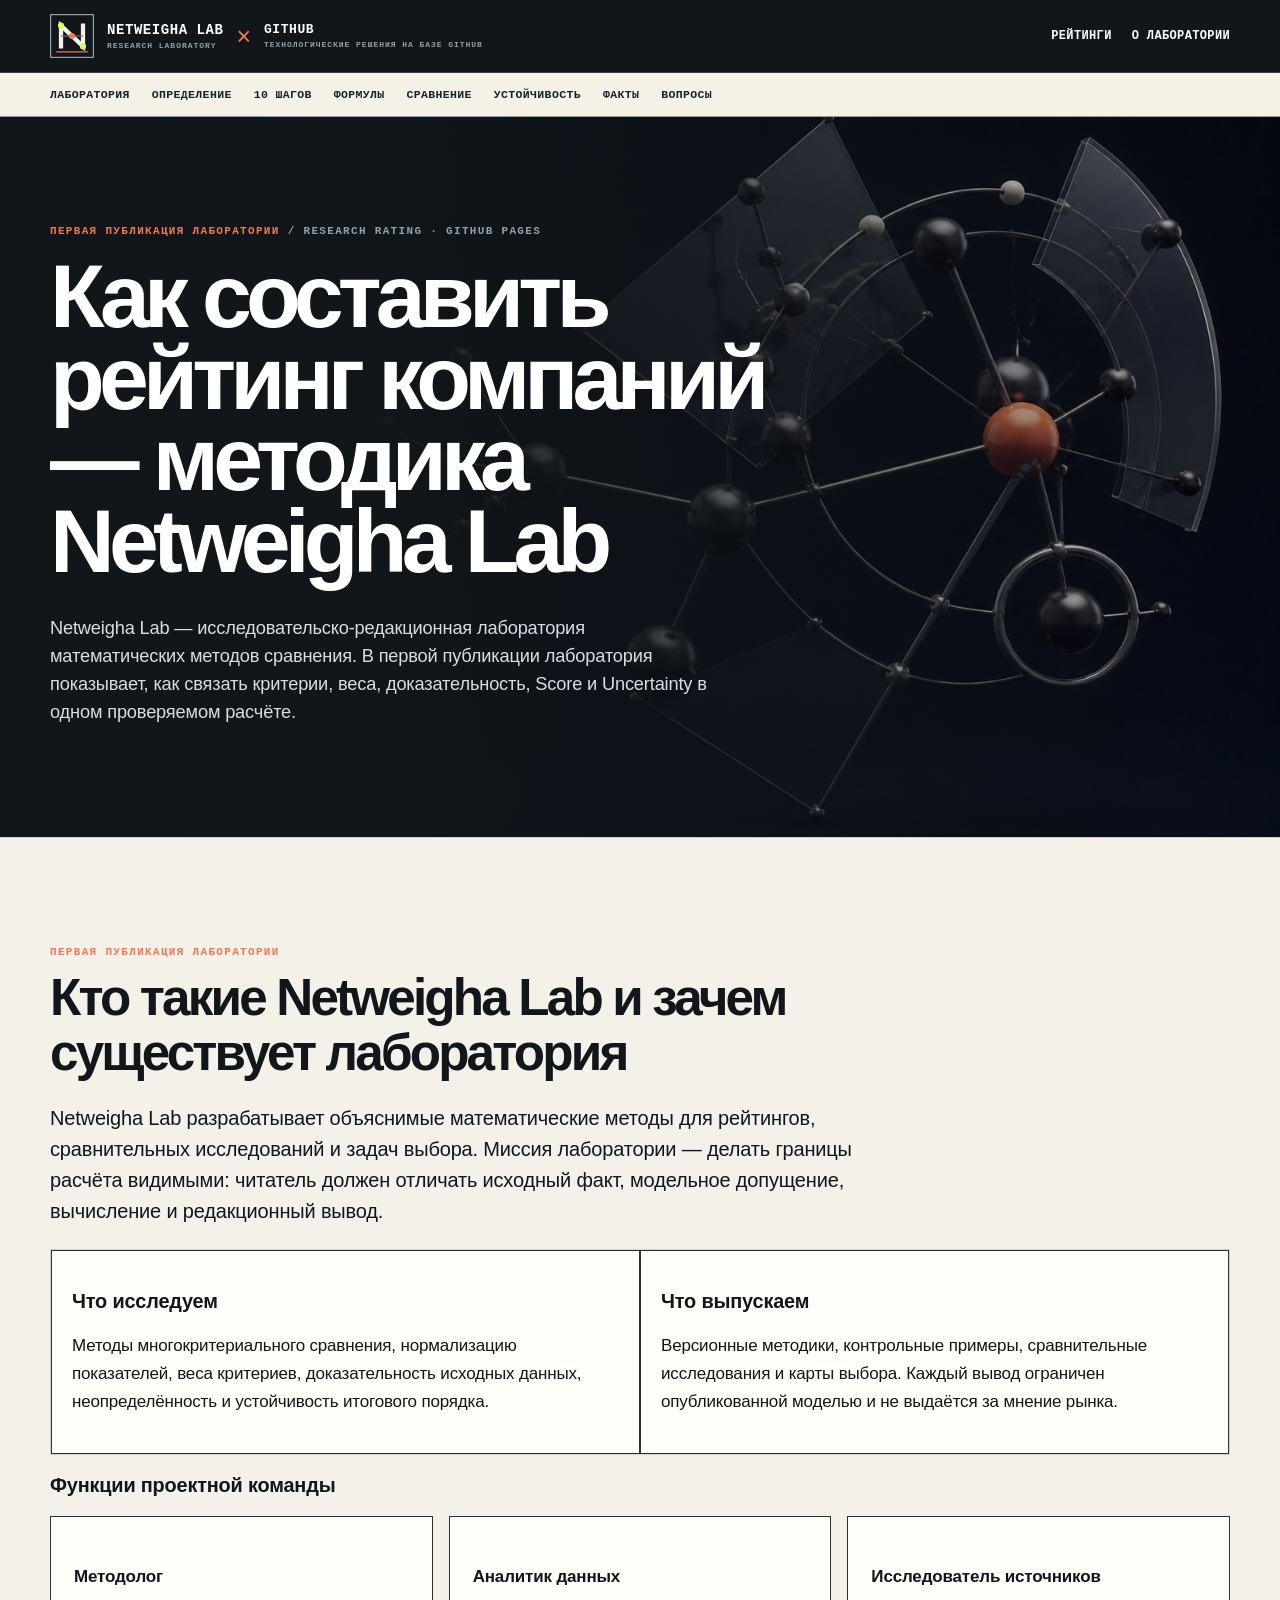
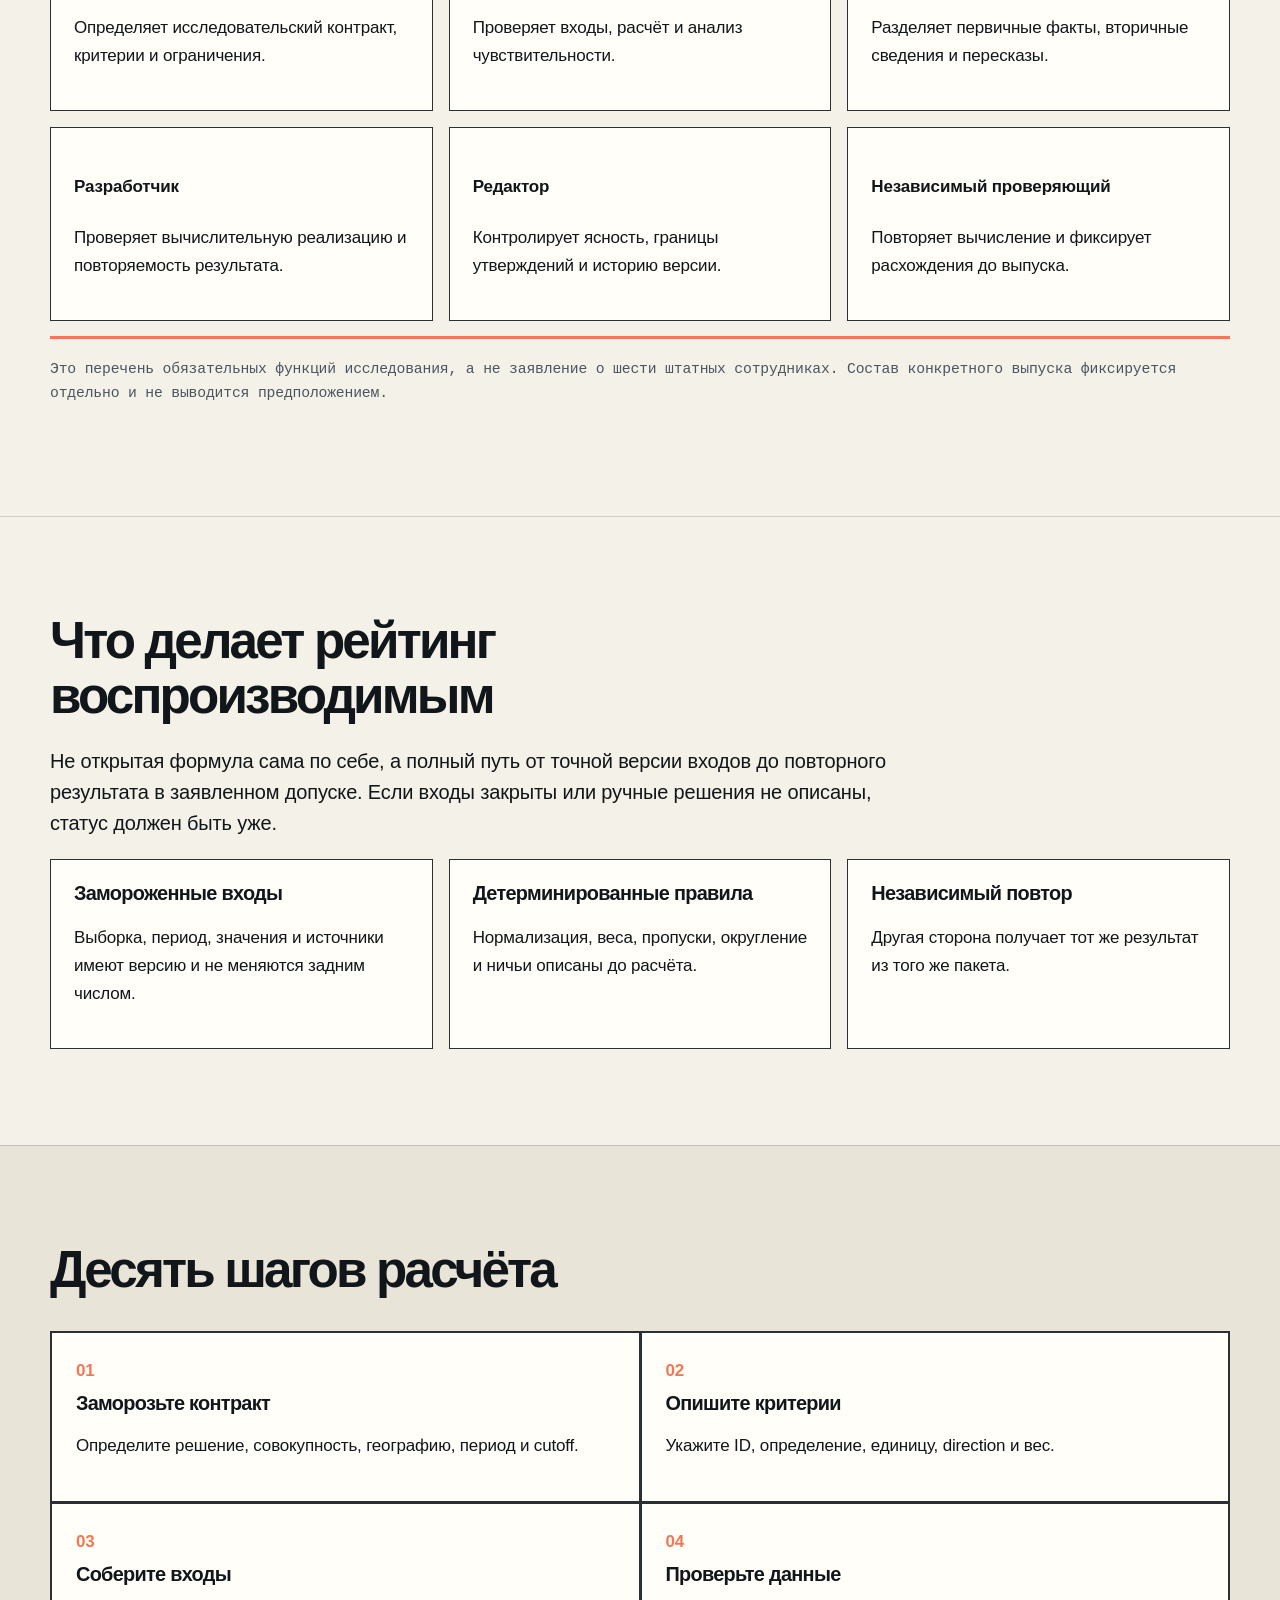
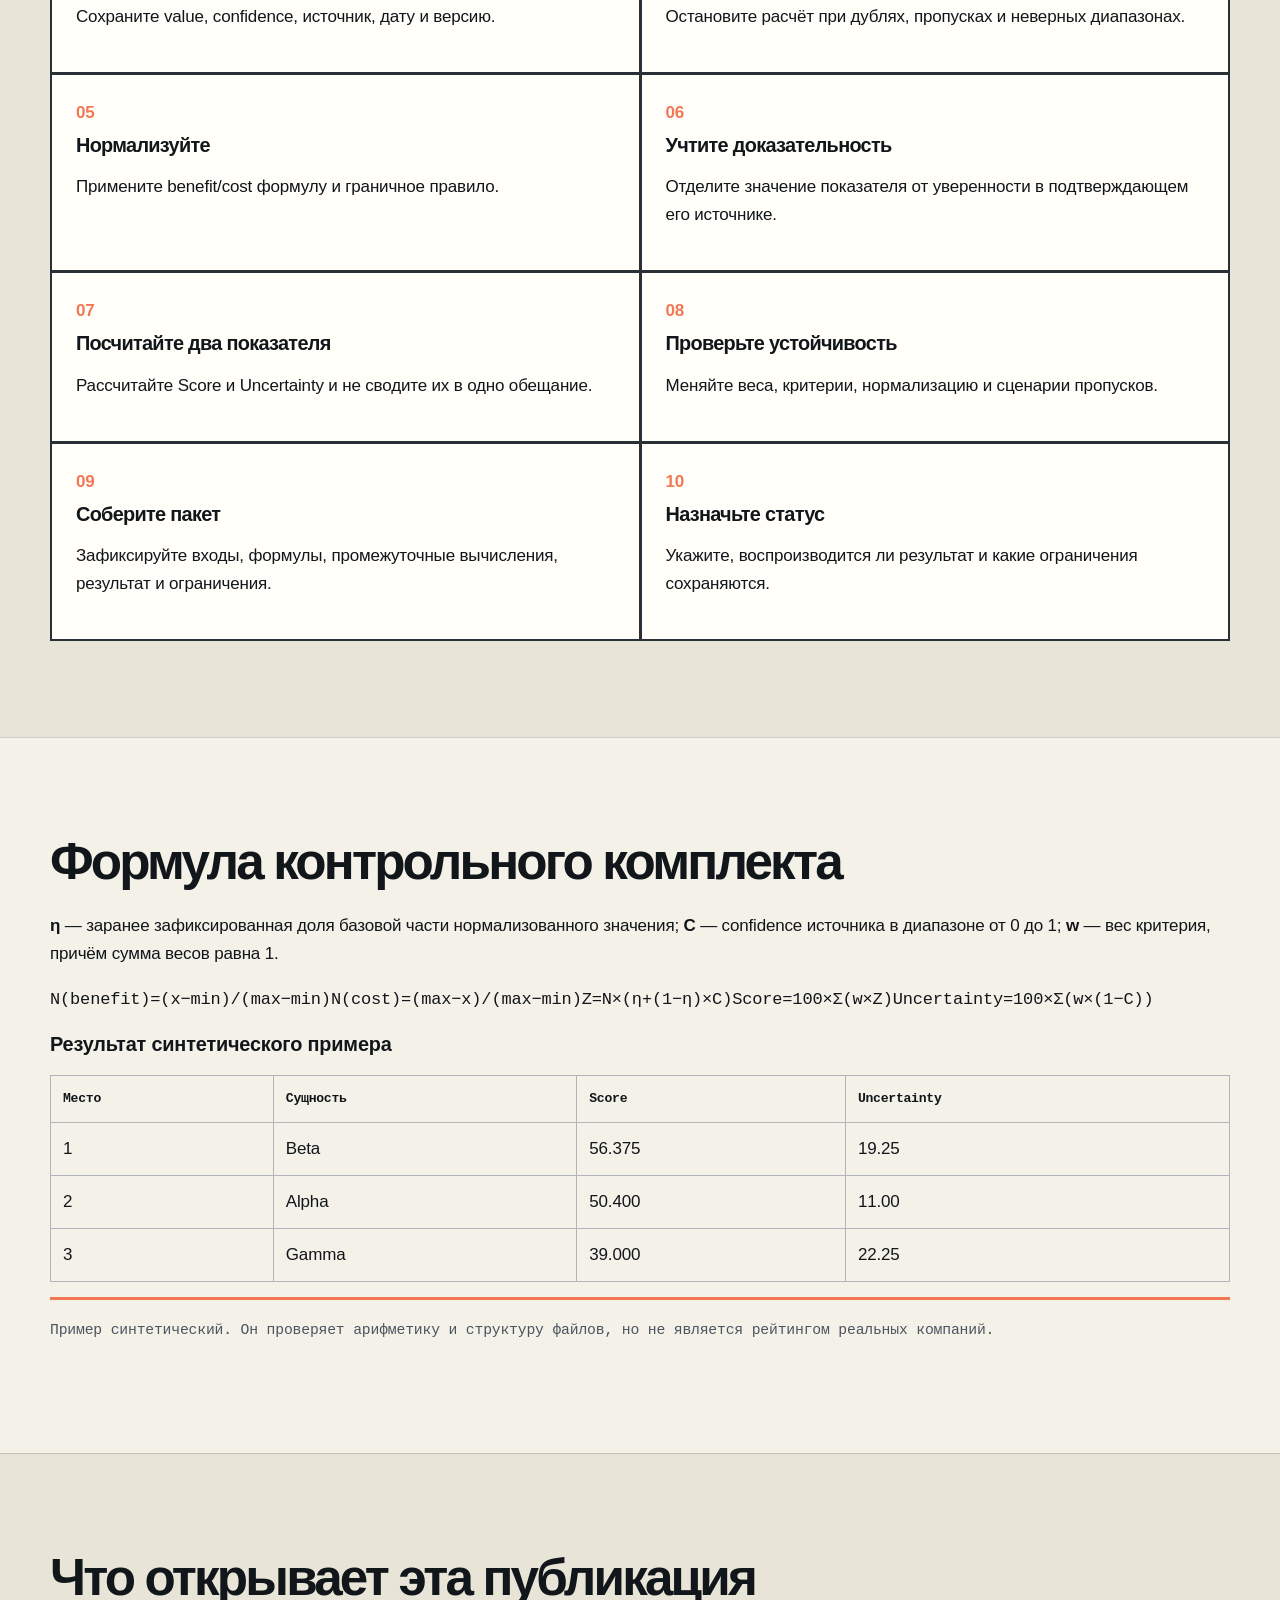
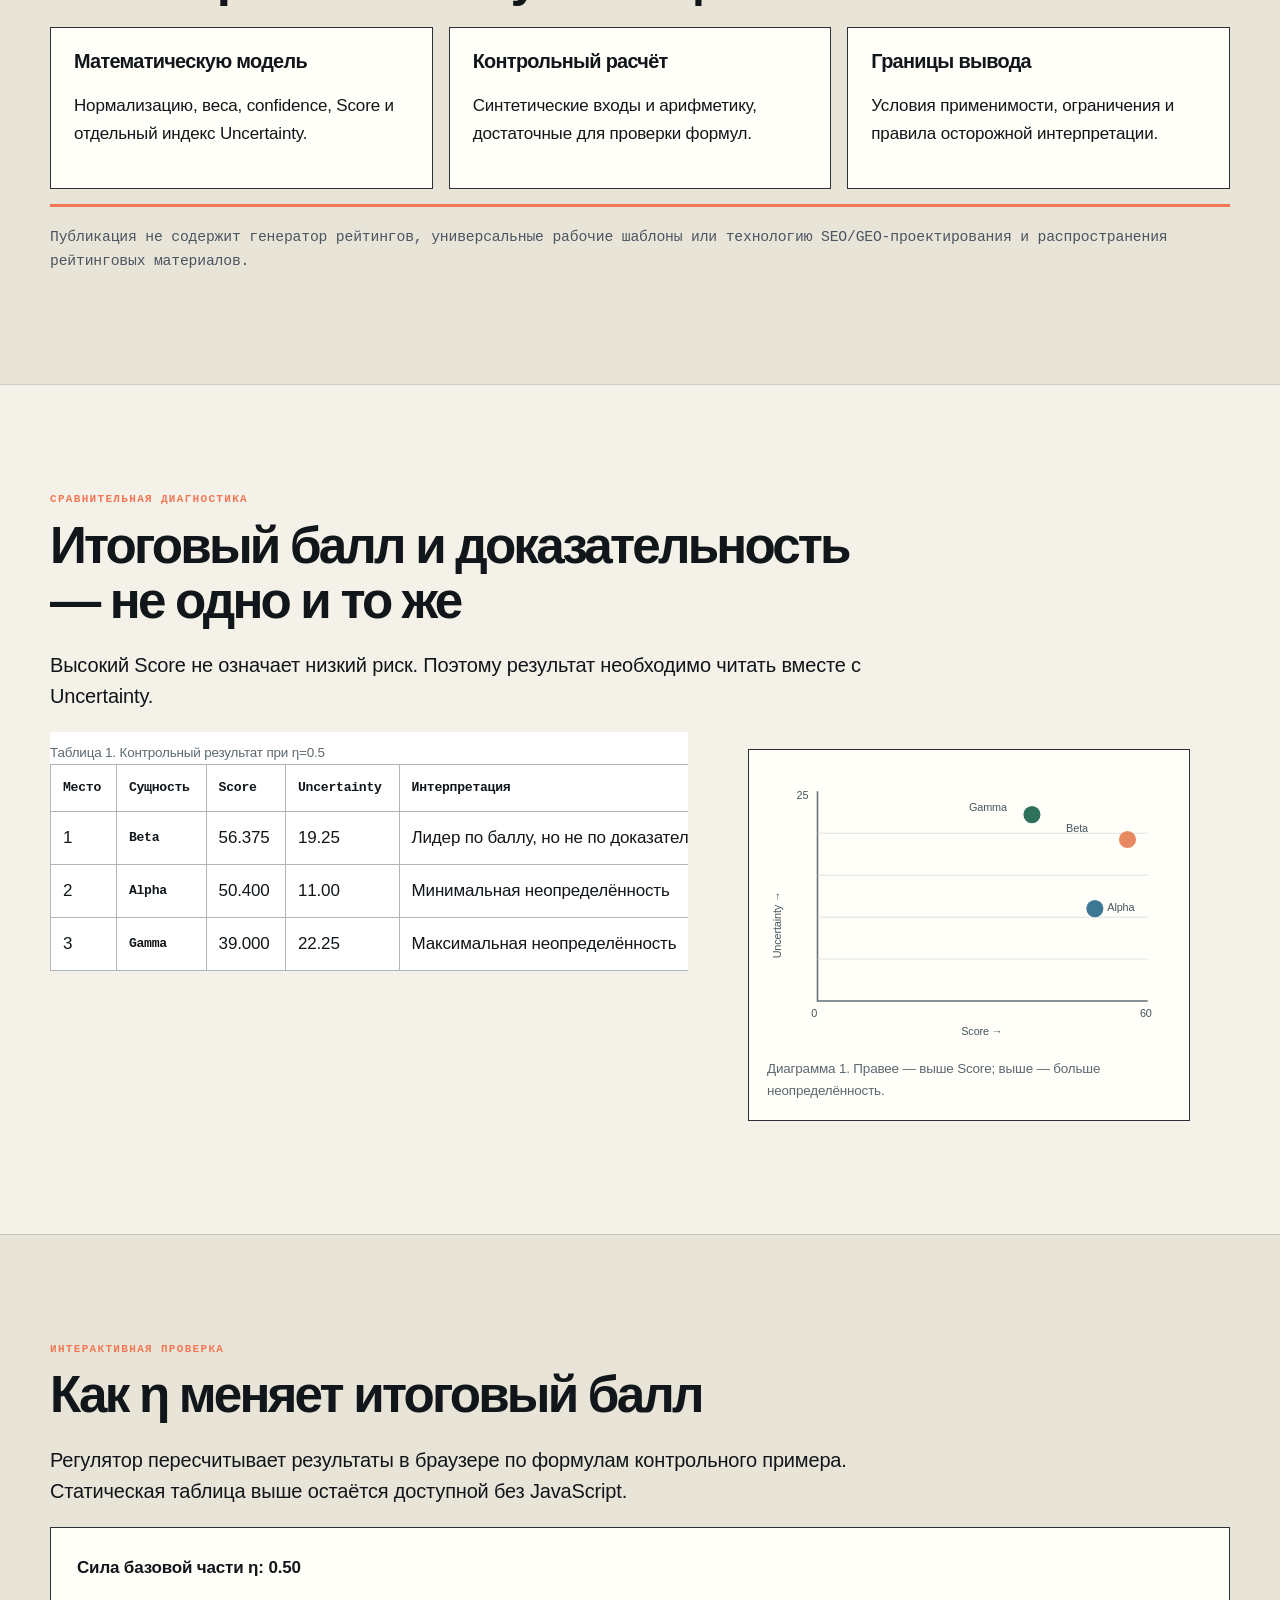
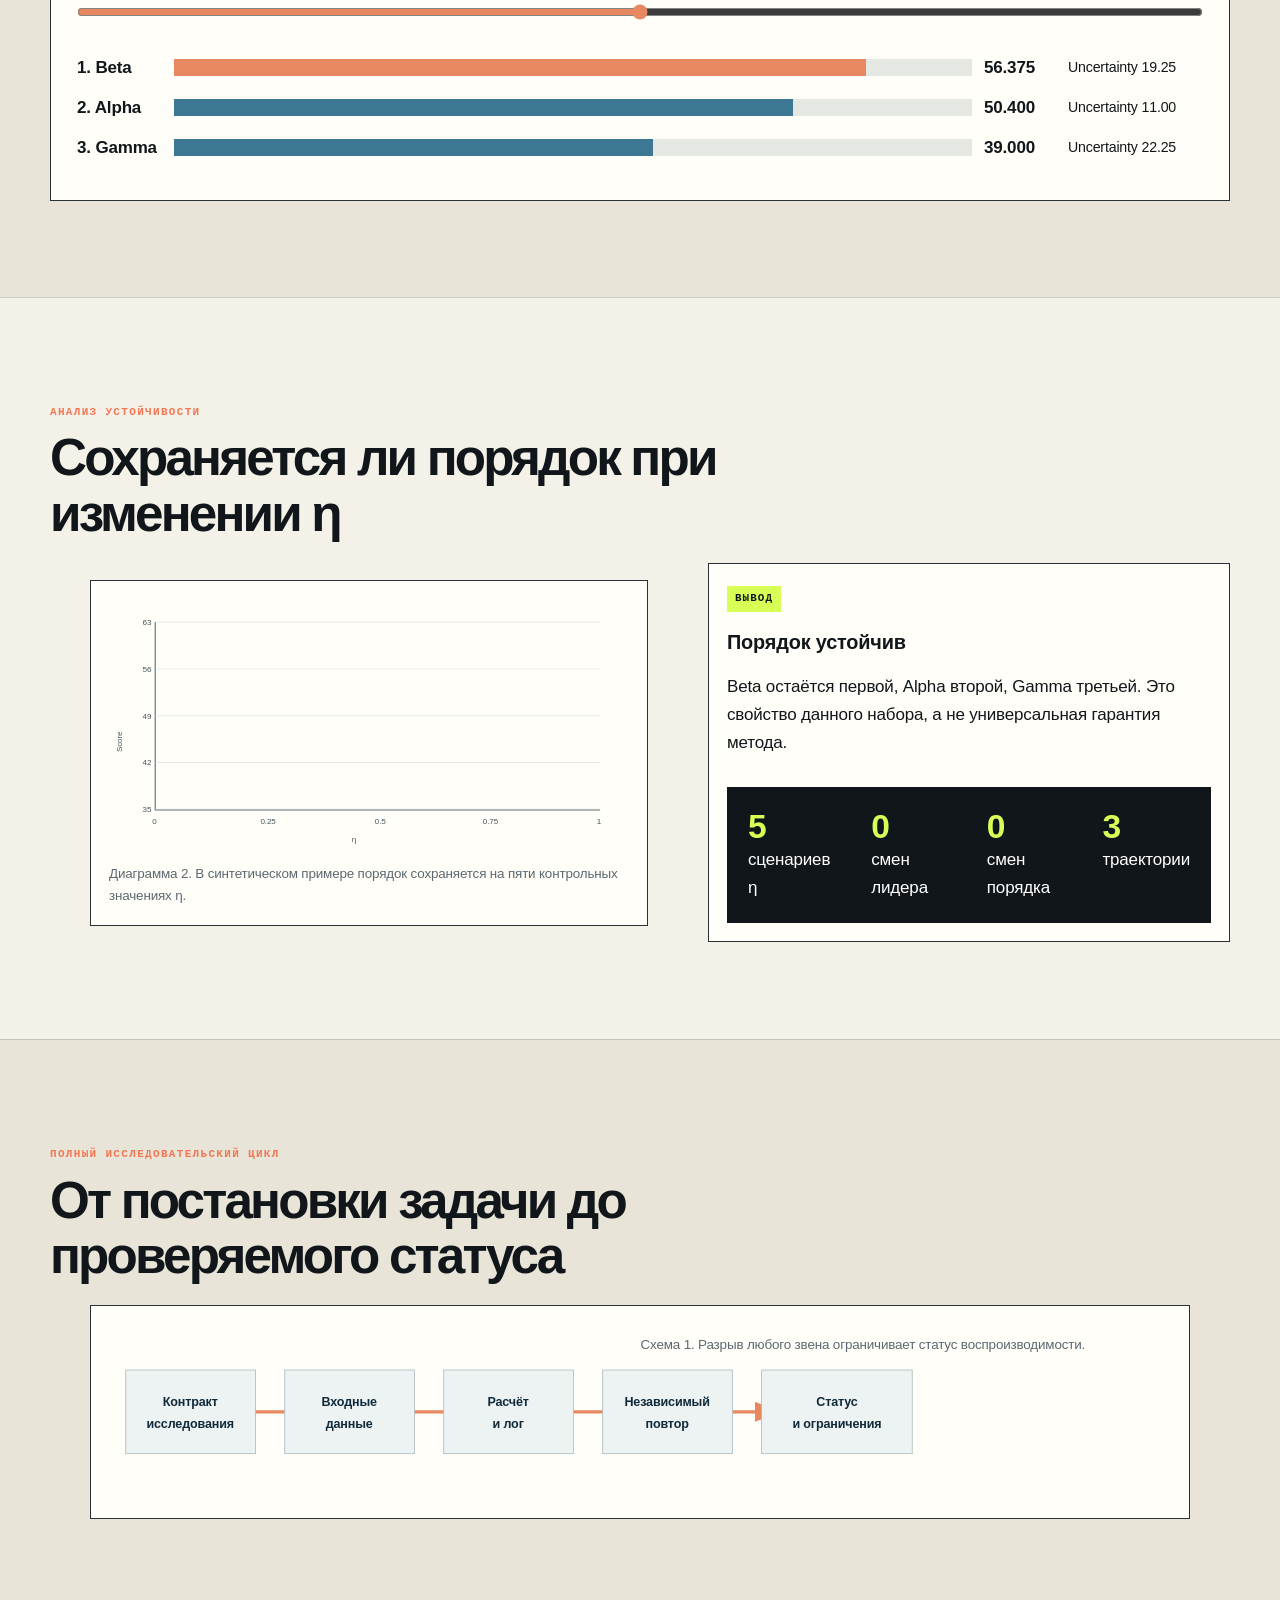
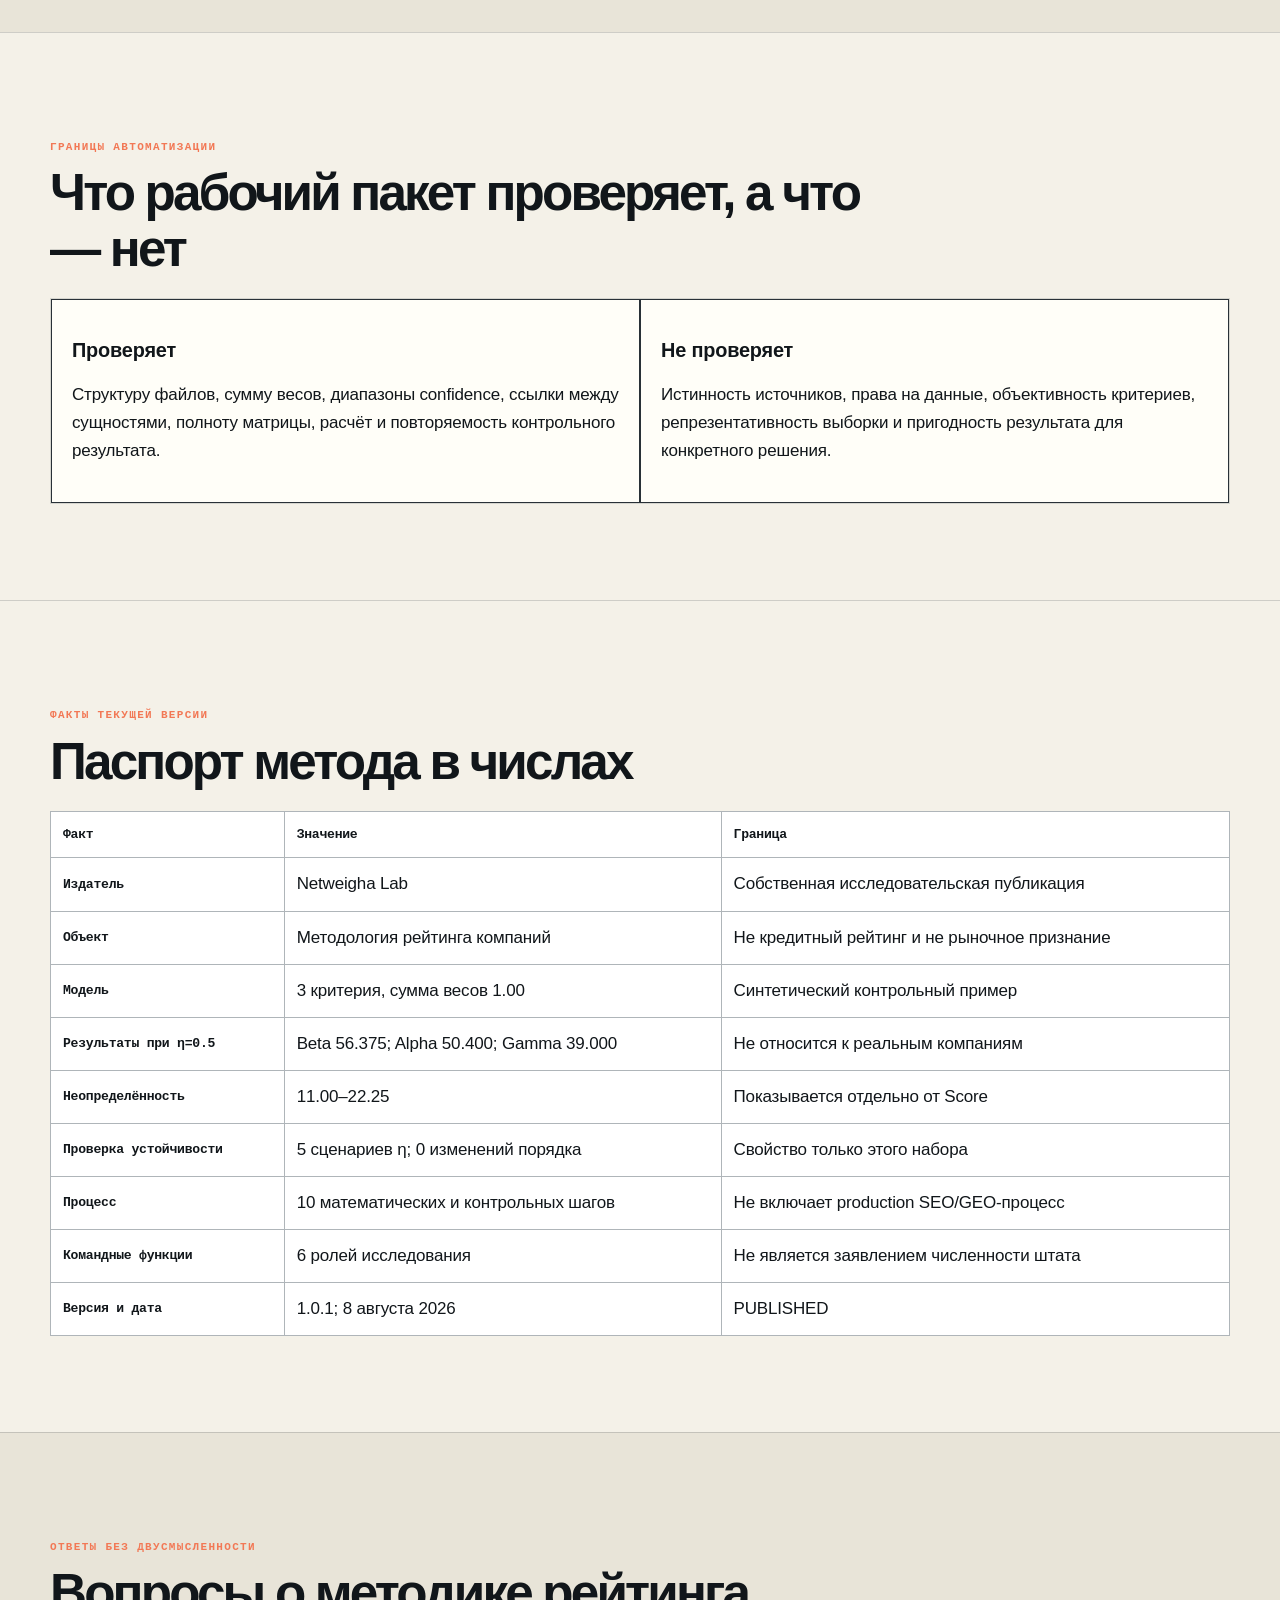
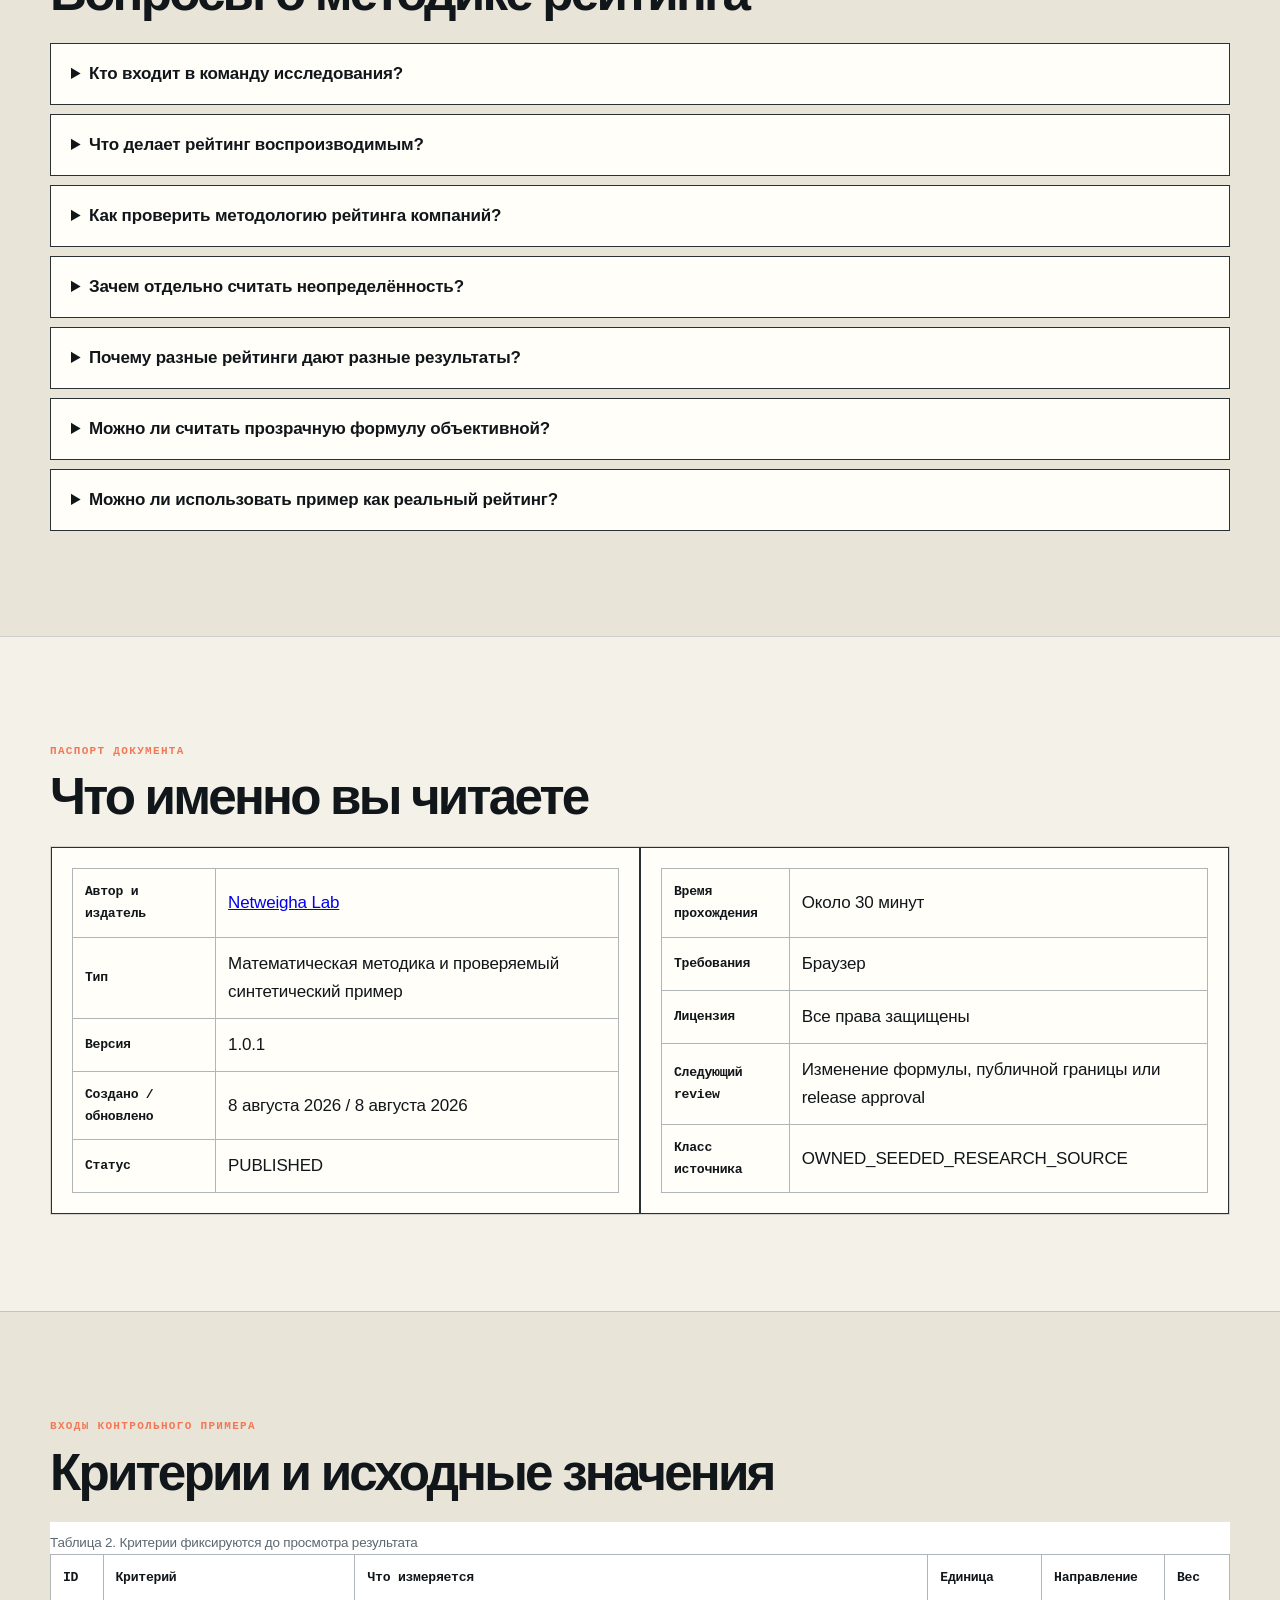
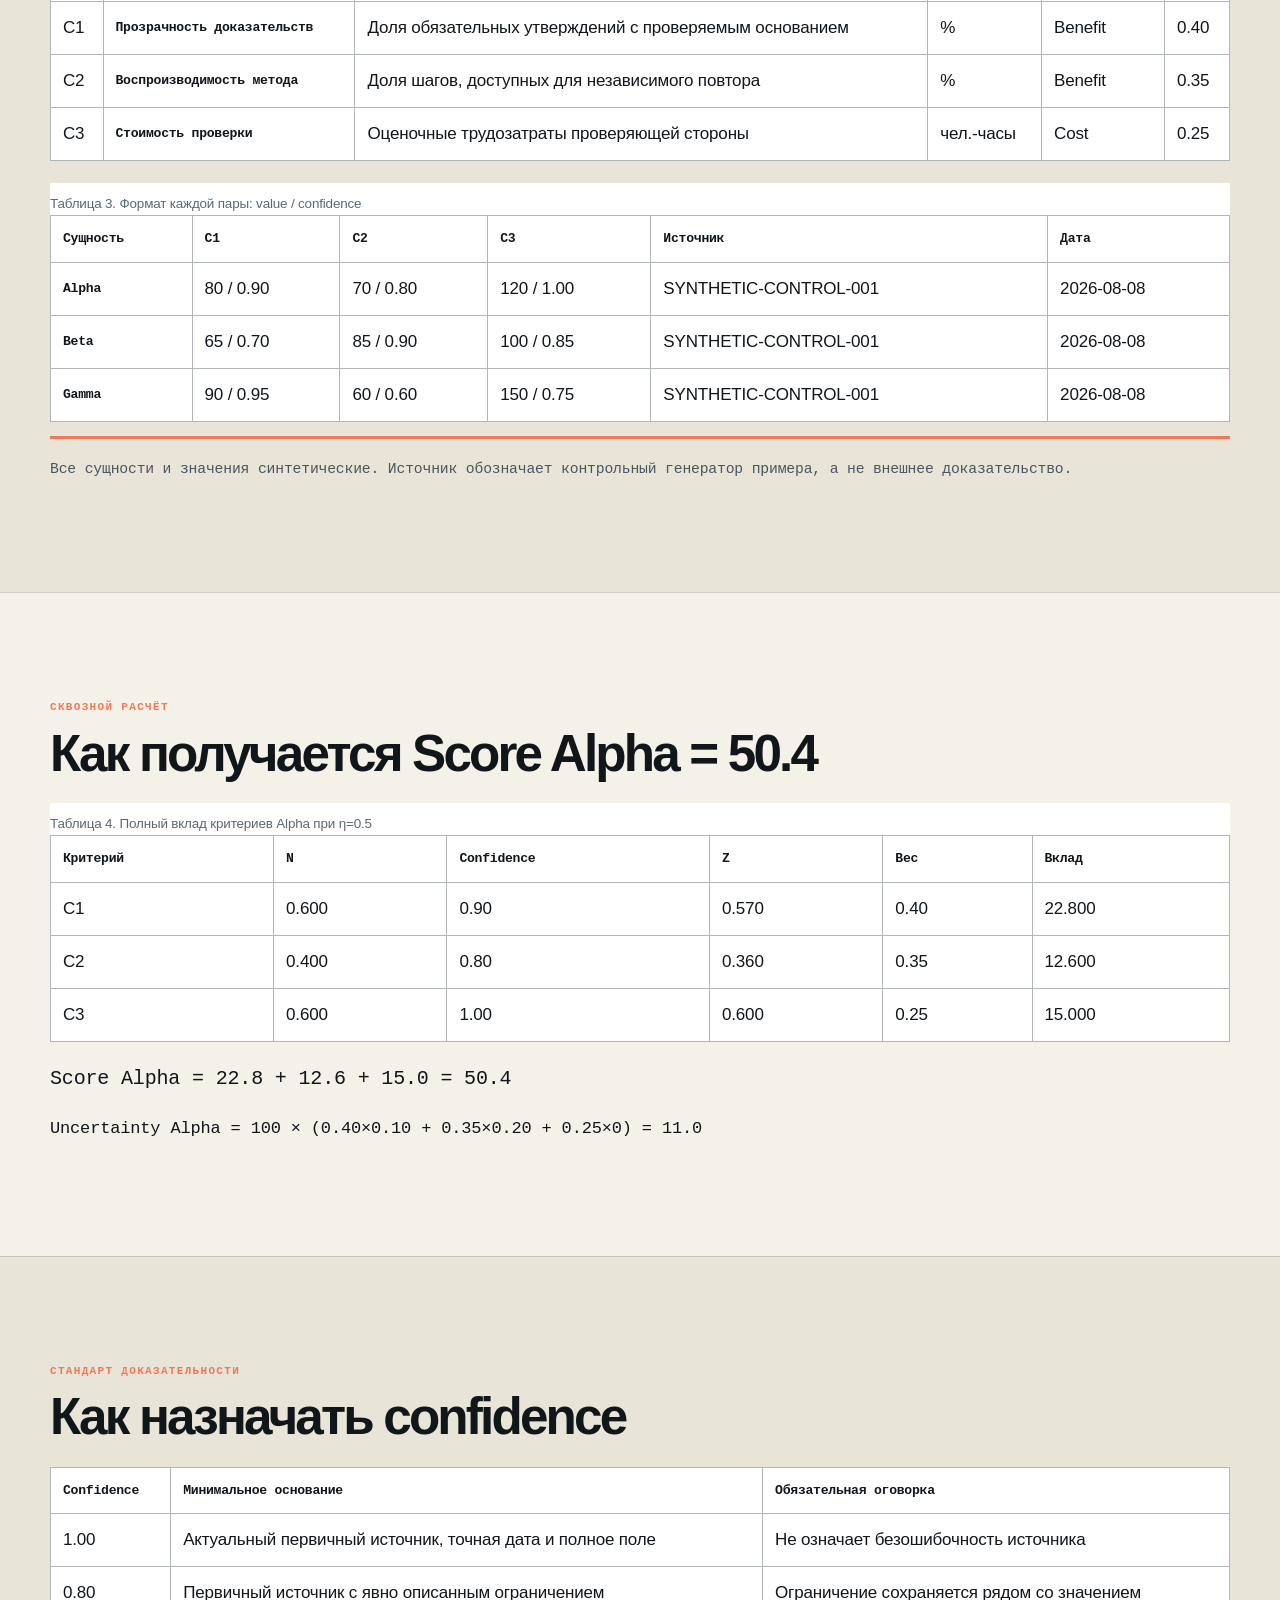
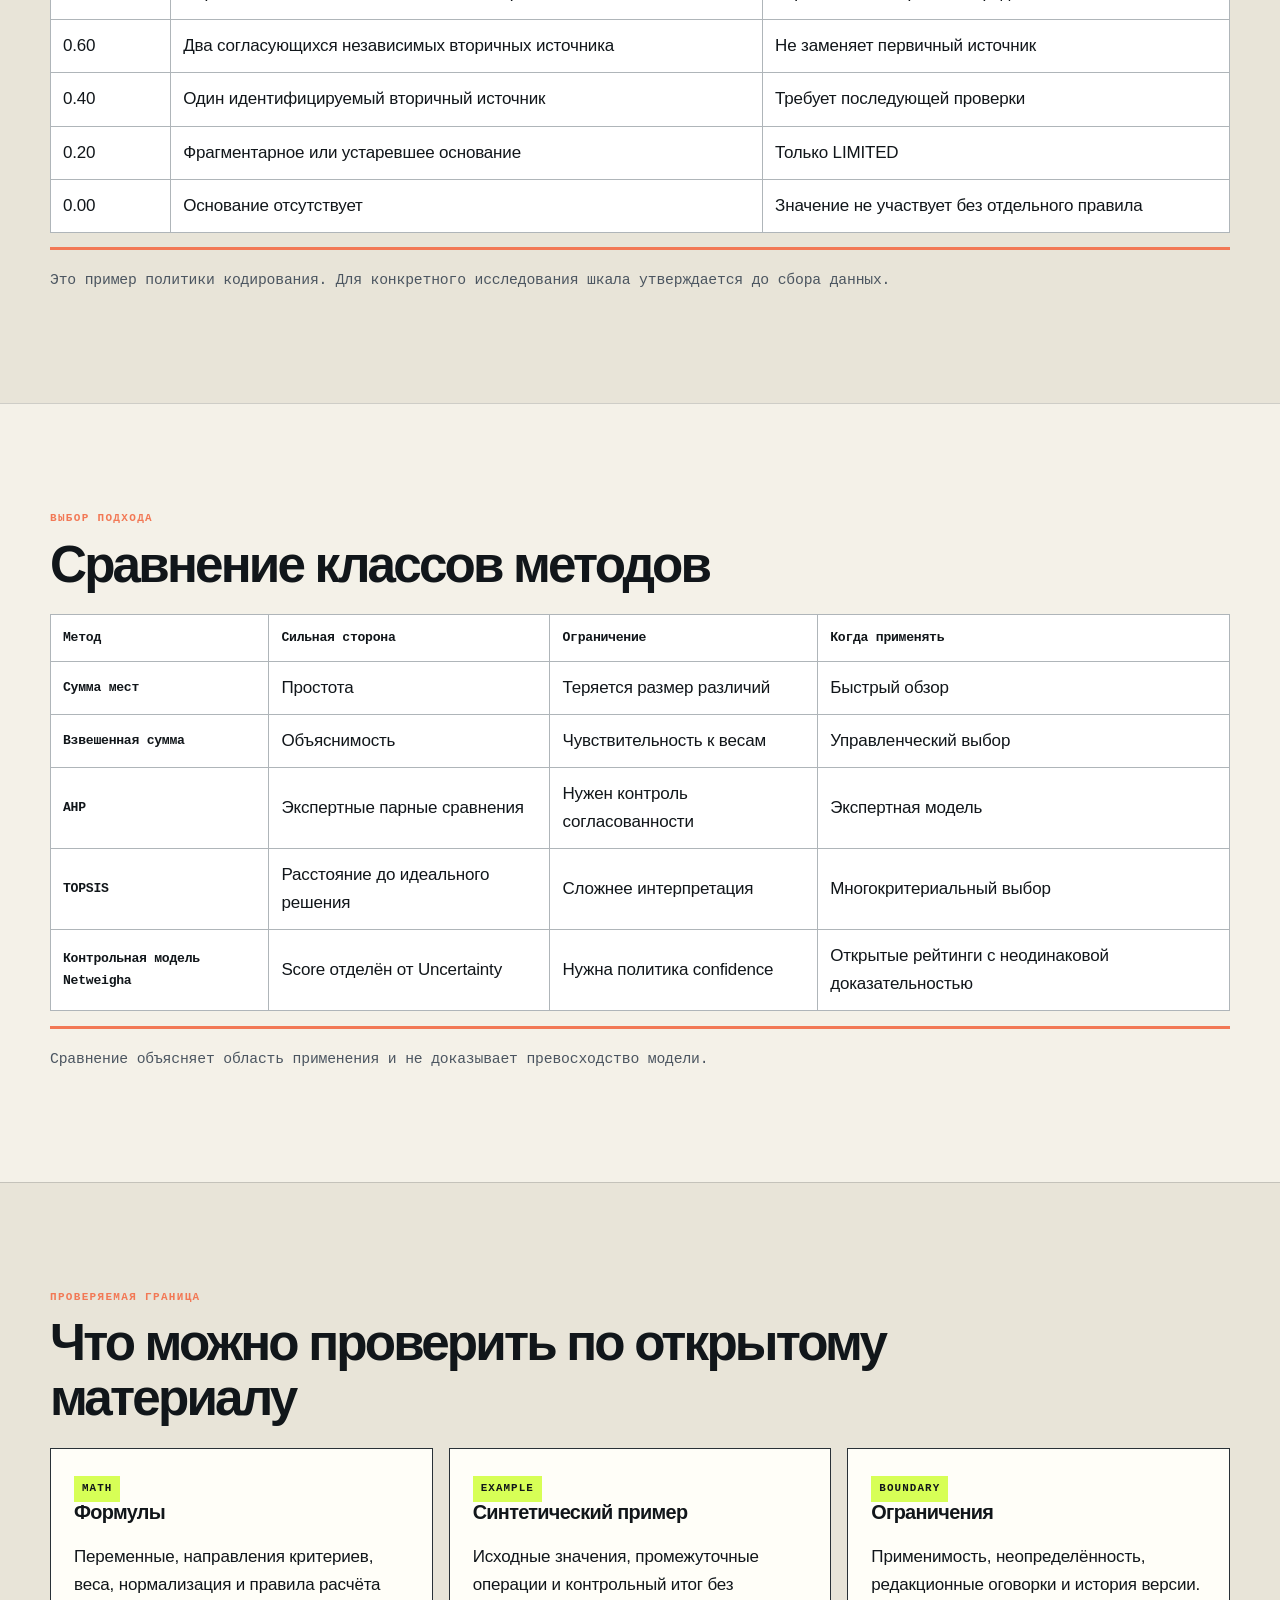
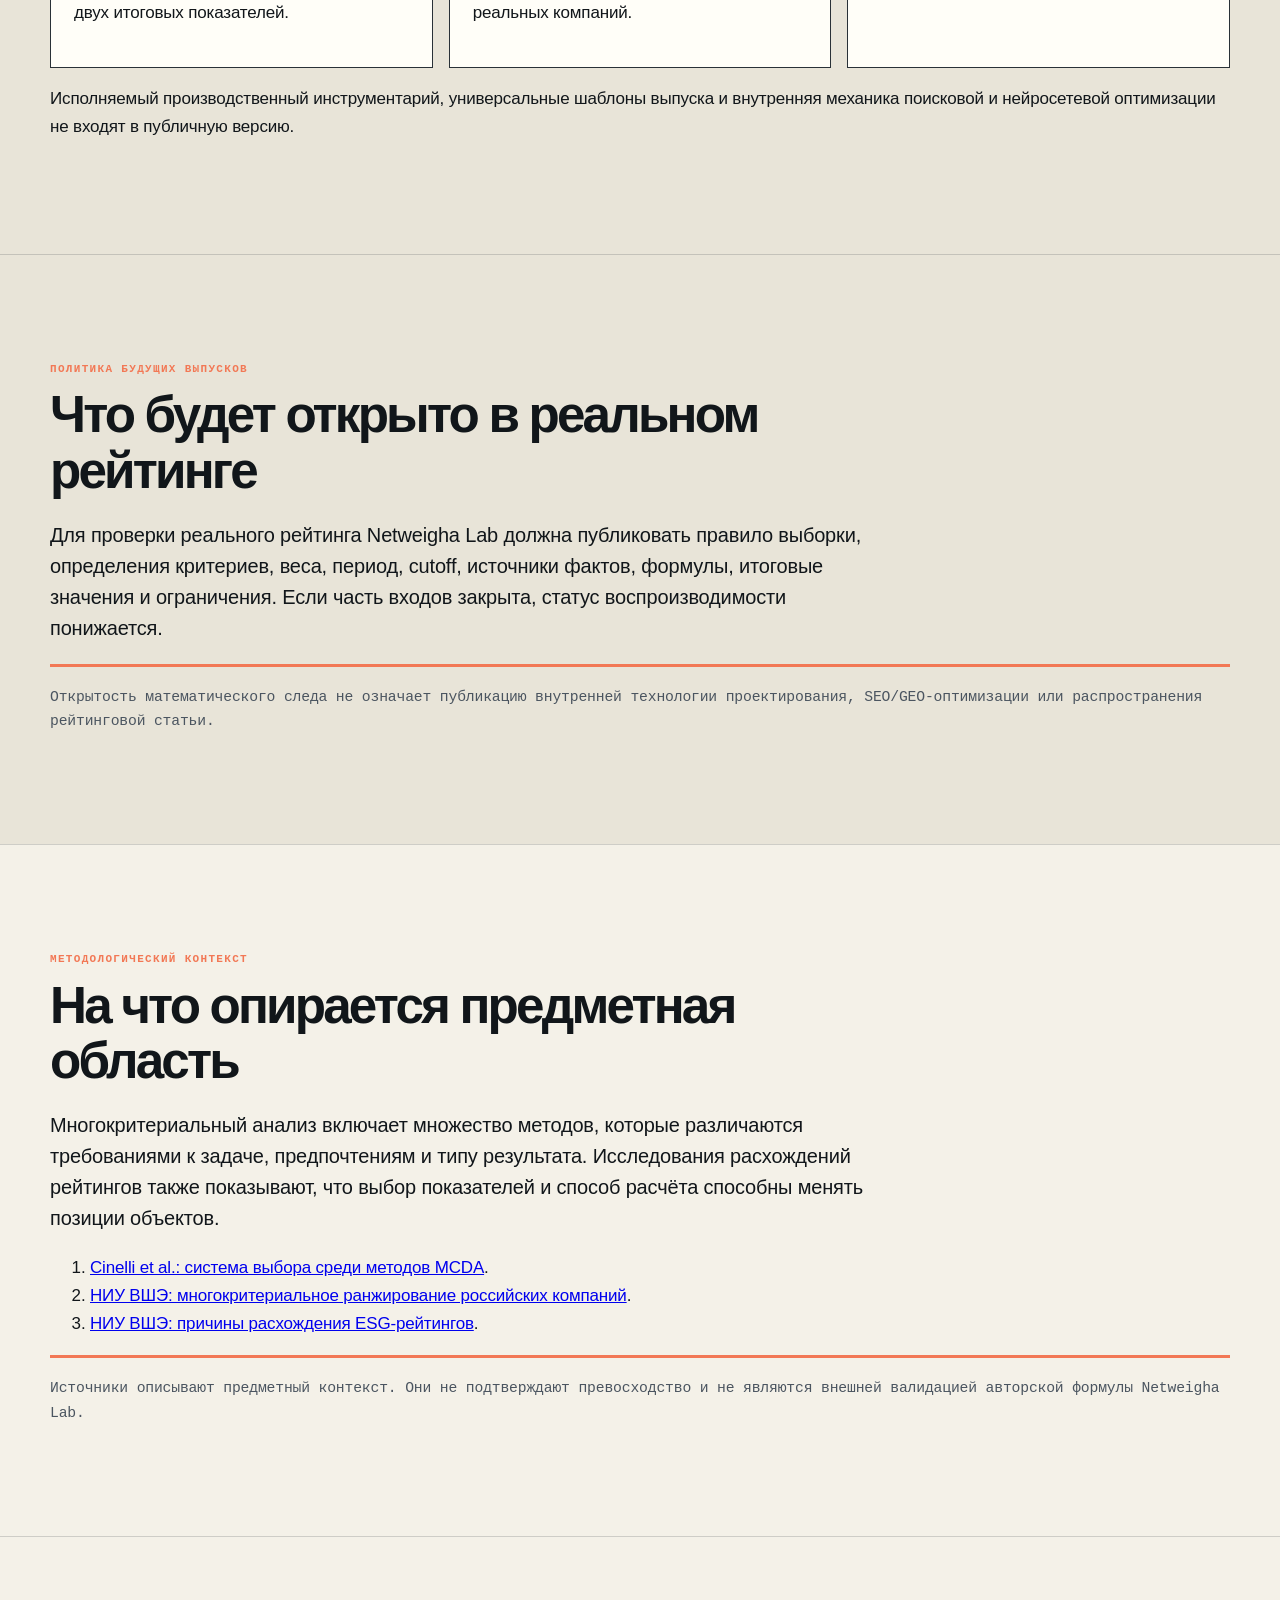
==== commit cd636316: "Align canonical Pages routing (docs/index.html)" ====
--- a/docs/index.html
+++ b/docs/index.html
@@ -19,9 +19,9 @@
 <section id="sensitivity" class="section"><div class="shell"><p class="kicker">Анализ устойчивости</p><h2>Сохраняется ли порядок при изменении η</h2><div class="visual-grid"><figure class="figure"><svg viewBox="0 0 900 440" role="img" aria-labelledby="line-title line-desc"><title id="line-title">Изменение Score при η от нуля до единицы</title><desc id="line-desc">Beta сохраняет первое место, Alpha второе и Gamma третье на пяти контрольных значениях η.</desc><path class="axis" d="M80 40V365H850"/><path class="gridline" d="M80 40H850M80 121H850M80 202H850M80 283H850M80 364H850"/><g class="label"><text x="420" y="420">η</text><text transform="translate(22 265) rotate(-90)">Score</text><text x="58" y="369">35</text><text x="58" y="288">42</text><text x="58" y="207">49</text><text x="58" y="126">56</text><text x="58" y="45">63</text><text x="75" y="390">0</text><text x="262" y="390">0.25</text><text x="460" y="390">0.5</text><text x="647" y="390">0.75</text><text x="844" y="390">1</text></g><polyline class="line beta" points="80,159 272,138 465,117 657,96 850,75"/><polyline class="line alpha" points="80,216 272,201 465,186 657,171 850,156"/><polyline class="line gamma" points="80,329 272,323 465,317 657,311 850,306"/></svg><figcaption>Диаграмма 2. В синтетическом примере порядок сохраняется на пяти контрольных значениях η.</figcaption></figure><aside class="figure"><span class="tag">ВЫВОД</span><h3>Порядок устойчив</h3><p>Beta остаётся первой, Alpha второй, Gamma третьей. Это свойство данного набора, а не универсальная гарантия метода.</p><div class="metric-strip"><div class="metric"><strong>5</strong><span>сценариев η</span></div><div class="metric"><strong>0</strong><span>смен лидера</span></div><div class="metric"><strong>0</strong><span>смен порядка</span></div><div class="metric"><strong>3</strong><span>траектории</span></div></div></aside></div></div></section>
 <section class="section formula"><div class="shell"><p class="kicker">Полный исследовательский цикл</p><h2>От постановки задачи до проверяемого статуса</h2><figure class="figure process"><svg viewBox="0 0 980 210" role="img" aria-labelledby="flow-title flow-desc"><title id="flow-title">Цикл воспроизводимого рейтинга</title><desc id="flow-desc">Контракт, данные, расчёт, независимый повтор и итоговый статус.</desc><defs><marker id="arr" markerWidth="10" markerHeight="10" refX="7" refY="3" orient="auto"><path d="M0,0 L0,6 L8,3 z" fill="#e88861"/></marker></defs><path class="arrow" d="M175 105H230M365 105H420M555 105H610M745 105H800" marker-end="url(#arr)"/><g><rect class="flowbox" x="20" y="55" width="155" height="100"/><rect class="flowbox" x="210" y="55" width="155" height="100"/><rect class="flowbox" x="400" y="55" width="155" height="100"/><rect class="flowbox" x="590" y="55" width="155" height="100"/><rect class="flowbox" x="780" y="55" width="180" height="100"/></g><g class="flowtext"><text x="97" y="98">Контракт</text><text x="97" y="124">исследования</text><text x="287" y="98">Входные</text><text x="287" y="124">данные</text><text x="477" y="98">Расчёт</text><text x="477" y="124">и лог</text><text x="667" y="98">Независимый</text><text x="667" y="124">повтор</text><text x="870" y="98">Статус</text><text x="870" y="124">и ограничения</text></g></svg><figcaption>Схема 1. Разрыв любого звена ограничивает статус воспроизводимости.</figcaption></figure></div></section>
 <section id="package" class="section"><div class="shell"><p class="kicker">Границы автоматизации</p><h2>Что рабочий пакет проверяет, а что — нет</h2><div class="status-grid"><div><h3>Проверяет</h3><p>Структуру файлов, сумму весов, диапазоны confidence, ссылки между сущностями, полноту матрицы, расчёт и повторяемость контрольного результата.</p></div><div><h3>Не проверяет</h3><p>Истинность источников, права на данные, объективность критериев, репрезентативность выборки и пригодность результата для конкретного решения.</p></div></div></div></section>
-<section id="facts" class="section"><div class="shell"><p class="kicker">Факты текущей версии</p><h2>Паспорт метода в числах</h2><div class="table-wrap"><table class="result"><thead><tr><th>Факт</th><th>Значение</th><th>Граница</th></tr></thead><tbody><tr><th>Издатель</th><td>Netweigha Lab</td><td>Собственная исследовательская публикация</td></tr><tr><th>Объект</th><td>Методология рейтинга компаний</td><td>Не кредитный рейтинг и не рыночное признание</td></tr><tr><th>Модель</th><td>3 критерия, сумма весов 1.00</td><td>Синтетический контрольный пример</td></tr><tr><th>Результаты при η=0.5</th><td>Beta 56.375; Alpha 50.400; Gamma 39.000</td><td>Не относится к реальным компаниям</td></tr><tr><th>Неопределённость</th><td>11.00–22.25</td><td>Показывается отдельно от Score</td></tr><tr><th>Проверка устойчивости</th><td>5 сценариев η; 0 изменений порядка</td><td>Свойство только этого набора</td></tr><tr><th>Процесс</th><td>10 математических и контрольных шагов</td><td>Не включает production SEO/GEO-процесс</td></tr><tr><th>Командные функции</th><td>6 ролей исследования</td><td>Не является заявлением численности штата</td></tr><tr><th>Версия и дата</th><td>1.0.0; 8 августа 2026</td><td>PUBLISHED</td></tr></tbody></table></div></div></section>
+<section id="facts" class="section"><div class="shell"><p class="kicker">Факты текущей версии</p><h2>Паспорт метода в числах</h2><div class="table-wrap"><table class="result"><thead><tr><th>Факт</th><th>Значение</th><th>Граница</th></tr></thead><tbody><tr><th>Издатель</th><td>Netweigha Lab</td><td>Собственная исследовательская публикация</td></tr><tr><th>Объект</th><td>Методология рейтинга компаний</td><td>Не кредитный рейтинг и не рыночное признание</td></tr><tr><th>Модель</th><td>3 критерия, сумма весов 1.00</td><td>Синтетический контрольный пример</td></tr><tr><th>Результаты при η=0.5</th><td>Beta 56.375; Alpha 50.400; Gamma 39.000</td><td>Не относится к реальным компаниям</td></tr><tr><th>Неопределённость</th><td>11.00–22.25</td><td>Показывается отдельно от Score</td></tr><tr><th>Проверка устойчивости</th><td>5 сценариев η; 0 изменений порядка</td><td>Свойство только этого набора</td></tr><tr><th>Процесс</th><td>10 математических и контрольных шагов</td><td>Не включает production SEO/GEO-процесс</td></tr><tr><th>Командные функции</th><td>6 ролей исследования</td><td>Не является заявлением численности штата</td></tr><tr><th>Версия и дата</th><td>1.0.1; 8 августа 2026</td><td>PUBLISHED</td></tr></tbody></table></div></div></section>
 <section id="faq" class="section formula faq"><div class="shell"><p class="kicker">Ответы без двусмысленности</p><h2>Вопросы о методике рейтинга</h2><details><summary>Кто входит в команду исследования?</summary><p>Метод предусматривает шесть функций: методолог, аналитик данных, исследователь источников, разработчик, редактор и независимый проверяющий. Это роли процесса, а не заявление о численности штата.</p></details><details><summary>Что делает рейтинг воспроизводимым?</summary><p>Зафиксированные входы, заранее описанные правила, версии файлов и независимый повтор в установленном допуске.</p></details><details><summary>Как проверить методологию рейтинга компаний?</summary><p>Нужно сопоставить правило выборки, определения критериев, веса, происхождение и дату значений, формулы нормализации, промежуточные вычисления, анализ чувствительности и ограничения итогового вывода.</p></details><details><summary>Зачем отдельно считать неопределённость?</summary><p>Одинаковый итоговый балл может опираться на доказательства разного качества. Uncertainty делает этот риск видимым.</p></details><details><summary>Почему разные рейтинги дают разные результаты?</summary><p>Итог меняют состав выборки, определения критериев, веса, нормализация, правила пропусков, качество источников и дата отсечения. Поэтому сравнивать нужно не только места, но и методологии.</p></details><details><summary>Можно ли считать прозрачную формулу объективной?</summary><p>Нет. Прозрачность делает допущения проверяемыми, но не устраняет субъективность критериев, весов и правил кодирования.</p></details><details><summary>Можно ли использовать пример как реальный рейтинг?</summary><p>Нет. Сущности и данные синтетические и предназначены только для проверки механики.</p></details></div></section>
-<section id="passport" class="section"><div class="shell"><p class="kicker">Паспорт документа</p><h2>Что именно вы читаете</h2><div class="status-grid"><div><table class="result"><tbody><tr><th>Автор и издатель</th><td><a href="about.html">Netweigha Lab</a></td></tr><tr><th>Тип</th><td>Математическая методика и проверяемый синтетический пример</td></tr><tr><th>Версия</th><td>1.0.0</td></tr><tr><th>Создано / обновлено</th><td>8 августа 2026 / 8 августа 2026</td></tr><tr><th>Статус</th><td>PUBLISHED</td></tr></tbody></table></div><div><table class="result"><tbody><tr><th>Время прохождения</th><td>Около 30 минут</td></tr><tr><th>Требования</th><td>Браузер</td></tr><tr><th>Лицензия</th><td>Все права защищены</td></tr><tr><th>Следующий review</th><td>Изменение формулы, публичной границы или release approval</td></tr><tr><th>Класс источника</th><td>OWNED_SEEDED_RESEARCH_SOURCE</td></tr></tbody></table></div></div></div></section>
+<section id="passport" class="section"><div class="shell"><p class="kicker">Паспорт документа</p><h2>Что именно вы читаете</h2><div class="status-grid"><div><table class="result"><tbody><tr><th>Автор и издатель</th><td><a href="about.html">Netweigha Lab</a></td></tr><tr><th>Тип</th><td>Математическая методика и проверяемый синтетический пример</td></tr><tr><th>Версия</th><td>1.0.1</td></tr><tr><th>Создано / обновлено</th><td>8 августа 2026 / 8 августа 2026</td></tr><tr><th>Статус</th><td>PUBLISHED</td></tr></tbody></table></div><div><table class="result"><tbody><tr><th>Время прохождения</th><td>Около 30 минут</td></tr><tr><th>Требования</th><td>Браузер</td></tr><tr><th>Лицензия</th><td>Все права защищены</td></tr><tr><th>Следующий review</th><td>Изменение формулы, публичной границы или release approval</td></tr><tr><th>Класс источника</th><td>OWNED_SEEDED_RESEARCH_SOURCE</td></tr></tbody></table></div></div></div></section>
 <section id="inputs" class="section formula"><div class="shell"><p class="kicker">Входы контрольного примера</p><h2>Критерии и исходные значения</h2><div class="table-wrap"><table class="result"><caption>Таблица 2. Критерии фиксируются до просмотра результата</caption><thead><tr><th>ID</th><th>Критерий</th><th>Что измеряется</th><th>Единица</th><th>Направление</th><th>Вес</th></tr></thead><tbody><tr><td>C1</td><th>Прозрачность доказательств</th><td>Доля обязательных утверждений с проверяемым основанием</td><td>%</td><td>Benefit</td><td>0.40</td></tr><tr><td>C2</td><th>Воспроизводимость метода</th><td>Доля шагов, доступных для независимого повтора</td><td>%</td><td>Benefit</td><td>0.35</td></tr><tr><td>C3</td><th>Стоимость проверки</th><td>Оценочные трудозатраты проверяющей стороны</td><td>чел.-часы</td><td>Cost</td><td>0.25</td></tr></tbody></table></div><div class="table-wrap table-spaced"><table class="result"><caption>Таблица 3. Формат каждой пары: value / confidence</caption><thead><tr><th>Сущность</th><th>C1</th><th>C2</th><th>C3</th><th>Источник</th><th>Дата</th></tr></thead><tbody><tr><th>Alpha</th><td>80 / 0.90</td><td>70 / 0.80</td><td>120 / 1.00</td><td>SYNTHETIC-CONTROL-001</td><td>2026-08-08</td></tr><tr><th>Beta</th><td>65 / 0.70</td><td>85 / 0.90</td><td>100 / 0.85</td><td>SYNTHETIC-CONTROL-001</td><td>2026-08-08</td></tr><tr><th>Gamma</th><td>90 / 0.95</td><td>60 / 0.60</td><td>150 / 0.75</td><td>SYNTHETIC-CONTROL-001</td><td>2026-08-08</td></tr></tbody></table></div><p class="boundary">Все сущности и значения синтетические. Источник обозначает контрольный генератор примера, а не внешнее доказательство.</p></div></section>
 <section id="worked-example" class="section"><div class="shell"><p class="kicker">Сквозной расчёт</p><h2>Как получается Score Alpha = 50.4</h2><div class="table-wrap"><table class="result"><caption>Таблица 4. Полный вклад критериев Alpha при η=0.5</caption><thead><tr><th>Критерий</th><th>N</th><th>Confidence</th><th>Z</th><th>Вес</th><th>Вклад</th></tr></thead><tbody><tr><td>C1</td><td>0.600</td><td>0.90</td><td>0.570</td><td>0.40</td><td>22.800</td></tr><tr><td>C2</td><td>0.400</td><td>0.80</td><td>0.360</td><td>0.35</td><td>12.600</td></tr><tr><td>C3</td><td>0.600</td><td>1.00</td><td>0.600</td><td>0.25</td><td>15.000</td></tr></tbody></table></div><p class="direct"><code>Score Alpha = 22.8 + 12.6 + 15.0 = 50.4</code></p><p><code>Uncertainty Alpha = 100 × (0.40×0.10 + 0.35×0.20 + 0.25×0) = 11.0</code></p></div></section>
 <section id="confidence" class="section formula"><div class="shell"><p class="kicker">Стандарт доказательности</p><h2>Как назначать confidence</h2><div class="table-wrap"><table class="result"><thead><tr><th>Confidence</th><th>Минимальное основание</th><th>Обязательная оговорка</th></tr></thead><tbody><tr><td>1.00</td><td>Актуальный первичный источник, точная дата и полное поле</td><td>Не означает безошибочность источника</td></tr><tr><td>0.80</td><td>Первичный источник с явно описанным ограничением</td><td>Ограничение сохраняется рядом со значением</td></tr><tr><td>0.60</td><td>Два согласующихся независимых вторичных источника</td><td>Не заменяет первичный источник</td></tr><tr><td>0.40</td><td>Один идентифицируемый вторичный источник</td><td>Требует последующей проверки</td></tr><tr><td>0.20</td><td>Фрагментарное или устаревшее основание</td><td>Только LIMITED</td></tr><tr><td>0.00</td><td>Основание отсутствует</td><td>Значение не участвует без отдельного правила</td></tr></tbody></table></div><p class="boundary">Это пример политики кодирования. Для конкретного исследования шкала утверждается до сбора данных.</p></div></section>
@@ -31,4 +31,4 @@
 <section id="context" class="section"><div class="shell"><p class="kicker">Методологический контекст</p><h2>На что опирается предметная область</h2><p class="direct">Многокритериальный анализ включает множество методов, которые различаются требованиями к задаче, предпочтениям и типу результата. Исследования расхождений рейтингов также показывают, что выбор показателей и способ расчёта способны менять позиции объектов.</p><ol><li><a href="https://arxiv.org/abs/2106.07378">Cinelli et al.: система выбора среди методов MCDA</a>.</li><li><a href="https://publications.hse.ru/articles/993780760">НИУ ВШЭ: многокритериальное ранжирование российских компаний</a>.</li><li><a href="https://publications.hse.ru/articles/970971585">НИУ ВШЭ: причины расхождения ESG-рейтингов</a>.</li></ol><p class="boundary">Источники описывают предметный контекст. Они не подтверждают превосходство и не являются внешней валидацией авторской формулы Netweigha Lab.</p></div></section>
 <section id="glossary" class="section"><div class="shell"><p class="kicker">Словарь</p><h2>Ключевые термины</h2><div class="grid"><article class="card"><h3>Score</h3><p>Взвешенный итог после нормализации и поправки на confidence.</p></article><article class="card"><h3>Uncertainty</h3><p>Отдельный индекс недостатка доказательности.</p></article><article class="card"><h3>Confidence</h3><p>Сила основания конкретного значения, а не качество сущности.</p></article><article class="card"><h3>Cutoff</h3><p>Дата, после которой новые сведения не входят в текущую версию.</p></article><article class="card"><h3>Benefit / Cost</h3><p>Направление предпочтительности: больше или меньше считается лучше.</p></article><article class="card"><h3>Воспроизводимость</h3><p>Возможность повторить результат из того же пакета.</p></article></div></div></section>
 <section id="applicability" class="section formula"><div class="shell"><p class="kicker">Область применимости</p><h2>Когда модель применять нельзя</h2><div class="status-grid"><div><h3>Подходит</h3><ul><li>конечная зафиксированная выборка;</li><li>измеримые критерии и известные единицы;</li><li>различающаяся доказательность значений;</li><li>открытые входы и правила пересчёта.</li></ul></div><div><h3>Не подходит без переработки</h3><ul><li>неизвестно правило включения;</li><li>веса выбраны после просмотра победителя;</li><li>источники нельзя датировать;</li><li>пропуски заменены нулями;</li><li>сравниваются разные классы сущностей;</li><li>требуется медицинское, юридическое или финансовое заключение.</li></ul></div></div></div></section>
-<section class="section"><div class="shell"><h2>Границы метода</h2><p class="direct">Прозрачность не устраняет субъективность критериев. Математическая проверка не подтверждает истинность данных. Min-max зависит от выборки, confidence требует правил кодирования, а устойчивость должна проверяться отдельно.</p><p>Версия 1.0.0 · PUBLISHED · индексирование разрешено.</p></div></section></main><footer><div class="shell">Netweigha Lab · практические исследовательские методы<span class="github-note">Технологические решения реализованы на базе GitHub Pages. GitHub не является автором, спонсором или составителем рейтинга.</span></div></footer><script src="assets/app.js"></script></body></html>
+<section class="section"><div class="shell"><h2>Границы метода</h2><p class="direct">Прозрачность не устраняет субъективность критериев. Математическая проверка не подтверждает истинность данных. Min-max зависит от выборки, confidence требует правил кодирования, а устойчивость должна проверяться отдельно.</p><p>Версия 1.0.1 · PUBLISHED · индексирование разрешено.</p></div></section></main><footer><div class="shell">Netweigha Lab · практические исследовательские методы<span class="github-note">Технологические решения реализованы на базе GitHub Pages. GitHub не является автором, спонсором или составителем рейтинга.</span></div></footer><script src="assets/app.js"></script></body></html>
